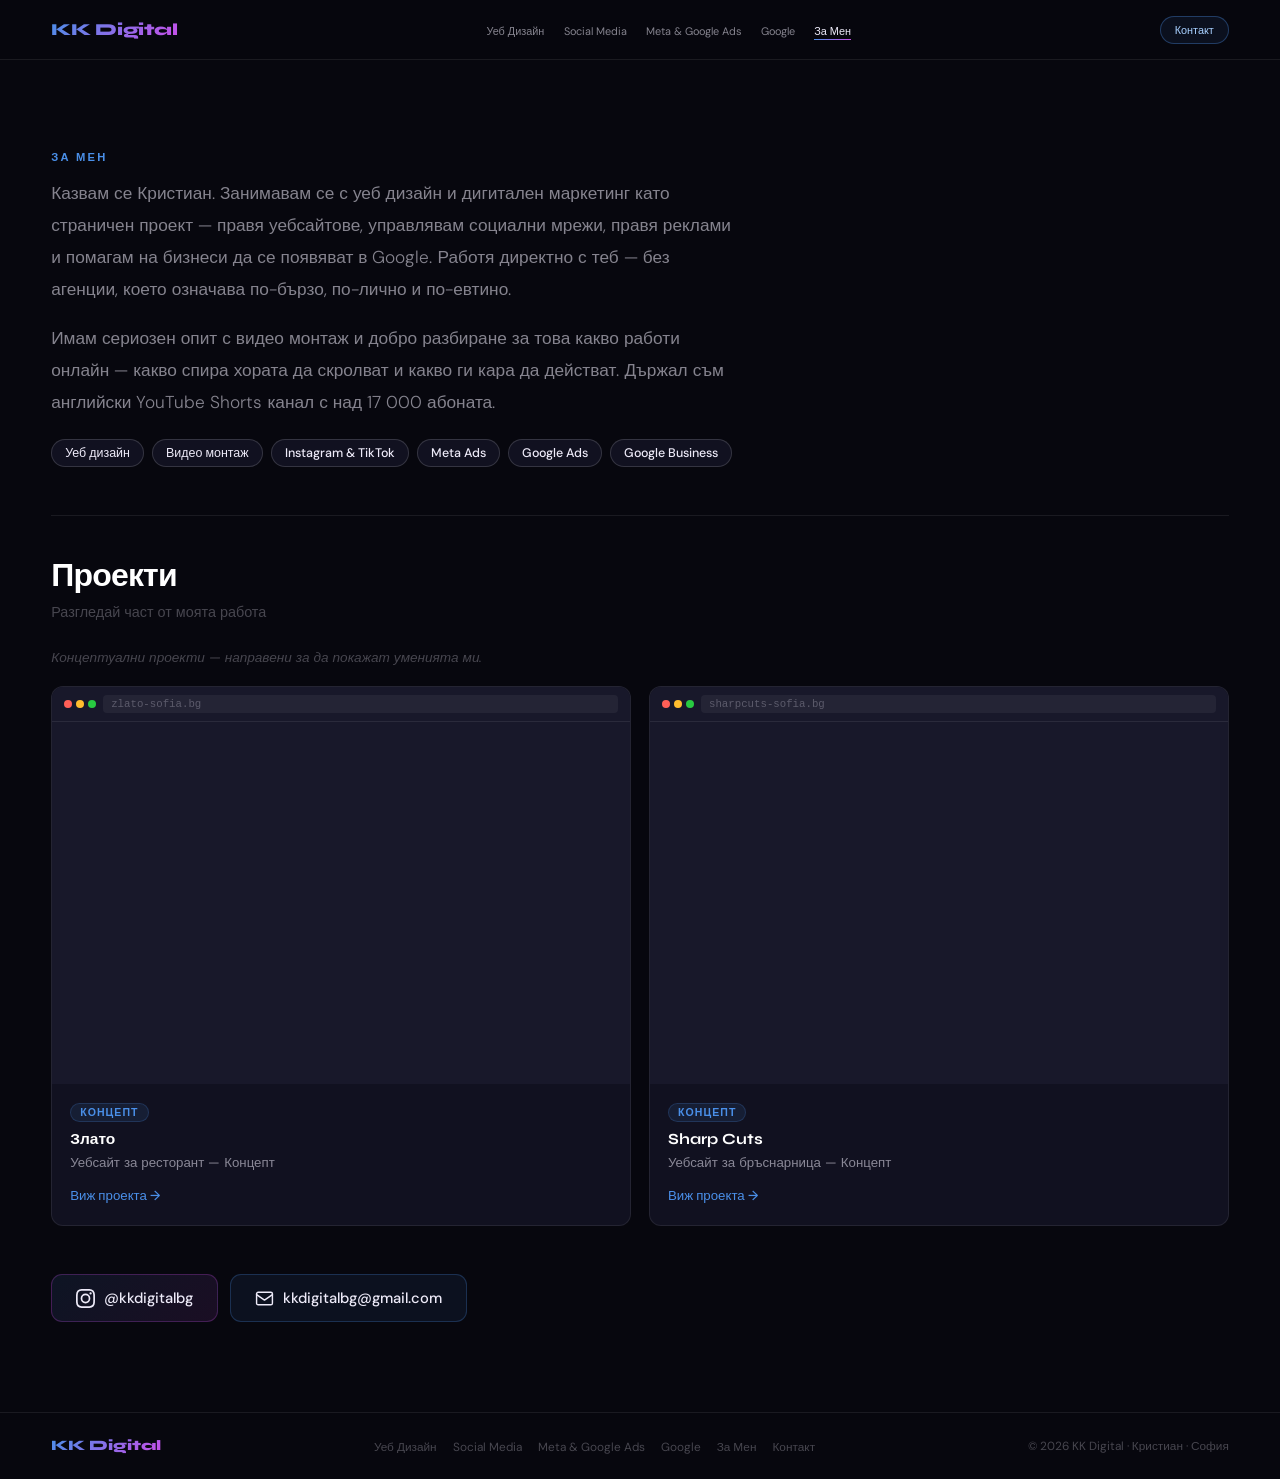
==== about.html @ 5cc59fbc "Add files via upload" ====
<!DOCTYPE html>
<html lang="bg">
<head>
<meta charset="UTF-8"><meta name="viewport" content="width=device-width,initial-scale=1.0">
<title>За Мен — KK Digital</title>
<link rel="icon" type="image/png" href="KKDigital.png">
<link rel="stylesheet" href="style.css">
<style>
.about-text{max-width:680px}
.about-text p{font-size:clamp(.97rem,1.6vw,1.08rem);color:var(--muted);line-height:1.85;font-weight:300;margin-bottom:18px}
.about-text p:last-of-type{margin-bottom:0}
.projects-note{font-size:.85rem;color:var(--muted2);margin-bottom:20px;font-style:italic}
</style>
</head>
<body>
<nav id="navbar"><div class="nav-inner">
  <a href="index.html" class="nav-logo">KK Digital</a>
  <ul class="nav-links">
    <li><a href="webdesign.html">Уеб Дизайн</a></li>
    <li><a href="smm.html">Social Media</a></li>
    <li><a href="ads.html">Meta &amp; Google Ads</a></li>
    <li><a href="google.html">Google</a></li>
    <li><a href="about.html">За Мен</a></li>
  </ul>
  <a href="contact.html" class="nav-contact">Контакт</a>
</div></nav>
<main>
  <section style="padding:calc(var(--nav-h) + clamp(50px,7vw,90px)) clamp(16px,4vw,56px) clamp(50px,7vw,90px)">
    <div class="inner">
      <span class="page-label reveal">За Мен</span>
      <div class="about-text reveal d1">
        <p>Казвам се Кристиан. Занимавам се с уеб дизайн и дигитален маркетинг като страничен проект — правя уебсайтове, управлявам социални мрежи, правя реклами и помагам на бизнеси да се появяват в Google. Работя директно с теб — без агенции, което означава по-бързо, по-лично и по-евтино.</p>
        <p>Имам сериозен опит с видео монтаж и добро разбиране за това какво работи онлайн — какво спира хората да скролват и какво ги кара да действат. Държал съм английски YouTube Shorts канал с над 17 000 абоната.</p>
      </div>
      <div class="pills reveal d2">
        <span class="pill">Уеб дизайн</span>
        <span class="pill">Видео монтаж</span>
        <span class="pill">Instagram &amp; TikTok</span>
        <span class="pill">Meta Ads</span>
        <span class="pill">Google Ads</span>
        <span class="pill">Google Business</span>
      </div>
      <div class="divider" style="margin:48px 0 40px"></div>
      <h2 class="section-title reveal">Проекти</h2>
      <p class="section-sub reveal">Разгледай част от моята работа</p>
      <p class="projects-note reveal">Концептуални проекти — направени за да покажат уменията ми.</p>
      <div class="projects-grid reveal d1">
        <div class="project-card">
          <div class="browser-bar"><div class="browser-dots"><div class="browser-dot bd1"></div><div class="browser-dot bd2"></div><div class="browser-dot bd3"></div></div><div class="browser-url">zlato-sofia.bg</div></div>
          <div class="project-img"></div>
          <div class="project-body">
            <span class="project-tag">Концепт</span>
            <h3>Злато</h3>
            <p>Уебсайт за ресторант — Концепт</p>
            <a href="#" class="project-link">Виж проекта →</a>
          </div>
        </div>
        <div class="project-card">
          <div class="browser-bar"><div class="browser-dots"><div class="browser-dot bd1"></div><div class="browser-dot bd2"></div><div class="browser-dot bd3"></div></div><div class="browser-url">sharpcuts-sofia.bg</div></div>
          <div class="project-img"></div>
          <div class="project-body">
            <span class="project-tag">Концепт</span>
            <h3>Sharp Cuts</h3>
            <p>Уебсайт за бръснарница — Концепт</p>
            <a href="#" class="project-link">Виж проекта →</a>
          </div>
        </div>
      </div>
      <div class="contact-btns" style="margin-top:48px">
        <a href="https://instagram.com/kkdigitalbg" target="_blank" rel="noopener" class="cbtn cbtn-ig"><svg width="19" height="19" viewBox="0 0 24 24" fill="currentColor"><path d="M12 2.163c3.204 0 3.584.012 4.85.07 3.252.148 4.771 1.691 4.919 4.919.058 1.265.069 1.645.069 4.849 0 3.205-.012 3.584-.069 4.849-.149 3.225-1.664 4.771-4.919 4.919-1.266.058-1.644.07-4.85.07-3.204 0-3.584-.012-4.849-.07-3.26-.149-4.771-1.699-4.919-4.92-.058-1.265-.07-1.644-.07-4.849 0-3.204.013-3.583.07-4.849.149-3.227 1.664-4.771 4.919-4.919 1.266-.057 1.645-.069 4.849-.069zM12 0C8.741 0 8.333.014 7.053.072 2.695.272.273 2.69.073 7.052.014 8.333 0 8.741 0 12c0 3.259.014 3.668.072 4.948.2 4.358 2.618 6.78 6.98 6.98C8.333 23.986 8.741 24 12 24c3.259 0 3.668-.014 4.948-.072 4.354-.2 6.782-2.618 6.979-6.98.059-1.28.073-1.689.073-4.948 0-3.259-.014-3.667-.072-4.947-.196-4.354-2.617-6.78-6.979-6.98C15.668.014 15.259 0 12 0zm0 5.838a6.162 6.162 0 100 12.324 6.162 6.162 0 000-12.324zM12 16a4 4 0 110-8 4 4 0 010 8zm6.406-11.845a1.44 1.44 0 100 2.881 1.44 1.44 0 000-2.881z"/></svg> @kkdigitalbg</a>
        <a href="mailto:kkdigitalbg@gmail.com" class="cbtn cbtn-email"><svg width="19" height="19" viewBox="0 0 24 24" fill="none" stroke="currentColor" stroke-width="1.8" stroke-linecap="round" stroke-linejoin="round"><rect x="2" y="4" width="20" height="16" rx="2"/><path d="M2 7l10 7 10-7"/></svg> kkdigitalbg@gmail.com</a>
      </div>
    </div>
  </section>
</main>
<footer><div class="footer-inner">
  <a href="index.html" class="footer-logo">KK Digital</a>
  <ul class="footer-links"><li><a href="webdesign.html">Уеб Дизайн</a></li><li><a href="smm.html">Social Media</a></li><li><a href="ads.html">Meta &amp; Google Ads</a></li><li><a href="google.html">Google</a></li><li><a href="about.html">За Мен</a></li><li><a href="contact.html">Контакт</a></li></ul>
  <p class="footer-copy">© 2026 KK Digital · Кристиан · София</p>
</div></footer>
<script src="main.js"></script>
</body></html>
---- style.css ----
@import url('https://fonts.googleapis.com/css2?family=Syne:wght@700;800&family=DM+Sans:opsz,wght@9..40,300;9..40,400;9..40,500&display=swap');
*,*::before,*::after{box-sizing:border-box;margin:0;padding:0}
:root{
  --bg:#07070E;
  --surface:#111120;
  --surface2:#18182A;
  --border:rgba(255,255,255,0.08);
  --border2:rgba(255,255,255,0.15);
  --text:#EDEAF8;
  --muted:rgba(237,234,248,0.55);
  --muted2:rgba(237,234,248,0.28);
  --blue:#4A8FE8;
  --pink:#C84EE8;
  --grad:linear-gradient(135deg,#4A8FE8,#C84EE8);
  --nav-h:60px;
}
html{scroll-behavior:smooth}
body{font-family:'DM Sans',sans-serif;background:var(--bg);color:var(--text);overflow-x:hidden;-webkit-font-smoothing:antialiased}

/* NAV */
nav{position:fixed;top:0;left:0;right:0;z-index:100;height:var(--nav-h);display:flex;align-items:center;padding:0 clamp(16px,4vw,56px);background:rgba(7,7,14,0.97);border-bottom:1px solid var(--border)}
.nav-inner{width:100%;max-width:1200px;margin:0 auto;display:flex;align-items:center;justify-content:space-between;gap:12px}
.nav-logo{font-family:'Syne',sans-serif;font-weight:800;font-size:1.05rem;letter-spacing:-.02em;text-decoration:none;background:var(--grad);-webkit-background-clip:text;-webkit-text-fill-color:transparent;background-clip:text;white-space:nowrap;flex-shrink:0}
.nav-links{display:flex;align-items:center;gap:clamp(8px,1.5vw,26px);list-style:none}
.nav-links a{text-decoration:none;color:var(--muted);font-size:clamp(.65rem,.85vw,.82rem);white-space:nowrap;transition:color .2s;position:relative}
.nav-links a::after{content:'';position:absolute;bottom:-2px;left:0;width:0;height:1px;background:var(--grad);transition:width .25s}
.nav-links a:hover,.nav-links a.active{color:var(--text)}
.nav-links a:hover::after,.nav-links a.active::after{width:100%}
.nav-contact{text-decoration:none;color:#A8D0FF;font-size:clamp(.65rem,.85vw,.82rem);font-weight:500;padding:6px 14px;border-radius:50px;border:1px solid rgba(74,143,232,.35);background:rgba(74,143,232,.08);transition:all .2s;white-space:nowrap;flex-shrink:0}
.nav-contact:hover{background:rgba(74,143,232,.2);color:#fff}

/* LAYOUT */
main{position:relative;z-index:1}
.inner{max-width:1200px;margin:0 auto;width:100%}
section{padding:clamp(60px,8vw,110px) clamp(16px,4vw,56px)}
.divider{width:100%;height:1px;background:var(--border)}
.page-label{font-size:.7rem;font-weight:600;letter-spacing:.2em;text-transform:uppercase;color:var(--blue);margin-bottom:14px;display:block}
.page-title{font-family:'Syne',sans-serif;font-weight:800;font-size:clamp(2.2rem,5vw,4rem);line-height:1.05;letter-spacing:-.03em;color:#fff;margin-bottom:16px}
.page-sub{font-size:clamp(.95rem,1.6vw,1.1rem);color:var(--muted);line-height:1.75;max-width:600px;font-weight:300;margin-bottom:40px}
.section-title{font-family:'Syne',sans-serif;font-weight:800;font-size:clamp(1.4rem,2.5vw,2rem);letter-spacing:-.025em;color:#fff;margin-bottom:8px}
.section-sub{font-size:.9rem;color:var(--muted2);margin-bottom:28px;font-weight:300}

/* CARDS */
.cards{display:grid;grid-template-columns:repeat(auto-fit,minmax(220px,1fr));gap:14px}
.card{background:var(--surface);border:1px solid var(--border);border-radius:12px;padding:22px;display:flex;flex-direction:column;gap:8px;transition:border-color .2s,transform .2s}
.card:hover{border-color:var(--border2);transform:translateY(-2px)}
.card-icon{font-size:1.3rem}
.card h3{font-family:'Syne',sans-serif;font-weight:700;font-size:.95rem;color:#fff}
.card p{font-size:.84rem;color:var(--muted);line-height:1.55;font-weight:300;flex:1}
.card-link{font-size:.8rem;color:var(--blue);font-weight:500;text-decoration:none;display:inline-flex;align-items:center;gap:4px;margin-top:6px;transition:gap .2s}
.card-link:hover{gap:8px}

/* HOME SERVICE CARDS */
.service-cards{display:grid;grid-template-columns:repeat(2,1fr);gap:14px;margin-top:32px}
.service-card{background:var(--surface);border:1px solid var(--border);border-radius:12px;padding:20px;text-decoration:none;color:var(--text);display:flex;flex-direction:column;gap:8px;transition:border-color .2s,transform .2s}
.service-card:hover{border-color:var(--border2);transform:translateY(-2px)}
.service-card-icon{font-size:1.3rem}
.service-card h3{font-family:'Syne',sans-serif;font-weight:700;font-size:.95rem;color:#fff}
.service-card p{font-size:.82rem;color:var(--muted);line-height:1.5;font-weight:300}
.service-card-btn{font-size:.78rem;color:var(--blue);font-weight:500;margin-top:4px}

/* BUTTONS */
.btn{display:inline-flex;align-items:center;gap:7px;text-decoration:none;font-family:'DM Sans',sans-serif;font-weight:500;font-size:.9rem;border-radius:10px;padding:11px 22px;transition:all .2s;border:none;cursor:pointer}
.btn-primary{background:var(--grad);color:#fff}
.btn-primary:hover{transform:translateY(-1px);opacity:.9}
.btn-outline{background:transparent;color:var(--text);border:1px solid var(--border2)}
.btn-outline:hover{border-color:rgba(255,255,255,.3);background:rgba(255,255,255,.04)}
.btn-ghost{background:transparent;color:var(--blue);border:1px solid rgba(74,143,232,.3);font-size:.85rem;padding:9px 18px}
.btn-ghost:hover{background:rgba(74,143,232,.08)}
.btns{display:flex;gap:10px;flex-wrap:wrap;align-items:center}

/* CONTACT BUTTONS */
.contact-btns{display:flex;gap:12px;flex-wrap:wrap}
.cbtn{display:inline-flex;align-items:center;gap:9px;text-decoration:none;font-weight:500;font-size:.92rem;padding:13px 24px;border-radius:11px;transition:all .2s;color:var(--text)}
.cbtn-ig{background:linear-gradient(135deg,rgba(74,143,232,.1),rgba(200,78,232,.1));border:1px solid rgba(200,78,232,.25)}
.cbtn-ig:hover{background:linear-gradient(135deg,rgba(74,143,232,.18),rgba(200,78,232,.18));transform:translateY(-1px)}
.cbtn-email{background:rgba(74,143,232,.08);border:1px solid rgba(74,143,232,.25)}
.cbtn-email:hover{background:rgba(74,143,232,.16);transform:translateY(-1px)}

/* GRAD TEXT */
.grad-text{background:var(--grad);-webkit-background-clip:text;-webkit-text-fill-color:transparent;background-clip:text}

/* WORK LINK */
.work-link{display:inline-flex;align-items:center;gap:6px;text-decoration:none;color:var(--muted);font-size:.88rem;transition:color .2s;margin-top:20px}
.work-link:hover{color:var(--text)}

/* CTA BLOCK */
.cta-block{text-align:center;padding:clamp(60px,8vw,110px) clamp(16px,4vw,56px)}
.cta-block h2{font-family:'Syne',sans-serif;font-weight:800;font-size:clamp(1.8rem,3.5vw,3rem);letter-spacing:-.03em;color:#fff;margin-bottom:12px;line-height:1.08}
.cta-block p{font-size:.98rem;color:var(--muted);margin-bottom:28px;line-height:1.7;font-weight:300}

/* PROJECT CARDS */
.projects-grid{display:grid;grid-template-columns:repeat(auto-fit,minmax(280px,1fr));gap:18px}
.project-card{background:var(--surface);border:1px solid var(--border);border-radius:12px;overflow:hidden;transition:border-color .2s,transform .2s}
.project-card:hover{border-color:var(--border2);transform:translateY(-2px)}
.browser-bar{background:var(--surface2);border-bottom:1px solid var(--border);padding:8px 12px;display:flex;align-items:center;gap:7px}
.browser-dots{display:flex;gap:4px}
.browser-dot{width:8px;height:8px;border-radius:50%}
.bd1{background:#FF5F57}.bd2{background:#FFBD2E}.bd3{background:#28CA41}
.browser-url{flex:1;background:rgba(255,255,255,.05);border-radius:4px;padding:3px 8px;font-size:.67rem;color:var(--muted2);font-family:monospace}
.project-img{width:100%;aspect-ratio:16/10;background:var(--surface2);display:flex;align-items:center;justify-content:center}
.project-img img{width:100%;height:100%;object-fit:cover;display:block}
.project-body{padding:16px 18px 20px}
.project-tag{display:inline-block;font-size:.66rem;font-weight:600;letter-spacing:.1em;text-transform:uppercase;color:var(--blue);background:rgba(74,143,232,.1);border:1px solid rgba(74,143,232,.2);border-radius:50px;padding:2px 9px;margin-bottom:8px}
.project-body h3{font-family:'Syne',sans-serif;font-weight:700;font-size:.97rem;color:#fff;margin-bottom:5px}
.project-body p{font-size:.83rem;color:var(--muted);line-height:1.5;margin-bottom:12px}
.project-link{display:inline-flex;align-items:center;gap:5px;text-decoration:none;color:var(--blue);font-size:.83rem;font-weight:500;transition:gap .2s}
.project-link:hover{gap:9px}

/* SKILL PILLS */
.pills{display:flex;flex-wrap:wrap;gap:8px;margin:20px 0}
.pill{font-size:.78rem;font-weight:500;color:var(--text);background:var(--surface);border:1px solid var(--border2);border-radius:50px;padding:5px 13px}

/* REVEAL */
.reveal{opacity:0;transform:translateY(18px);transition:opacity .6s cubic-bezier(.16,1,.3,1),transform .6s cubic-bezier(.16,1,.3,1)}
.reveal.visible{opacity:1;transform:none}
.d1{transition-delay:.07s}.d2{transition-delay:.14s}.d3{transition-delay:.21s}.d4{transition-delay:.28s}

/* FOOTER */
footer{border-top:1px solid var(--border);padding:22px clamp(16px,4vw,56px)}
.footer-inner{max-width:1200px;margin:0 auto;display:flex;align-items:center;justify-content:space-between;flex-wrap:wrap;gap:12px}
.footer-logo{font-family:'Syne',sans-serif;font-weight:800;font-size:.9rem;background:var(--grad);-webkit-background-clip:text;-webkit-text-fill-color:transparent;background-clip:text;text-decoration:none}
.footer-copy{font-size:.74rem;color:var(--muted2)}
.footer-links{display:flex;gap:16px;list-style:none}
.footer-links a{text-decoration:none;color:var(--muted2);font-size:.74rem;transition:color .2s}
.footer-links a:hover{color:var(--text)}

/* INSTAGRAM SVG SHORTHAND */
.ig-svg{fill:currentColor}

/* MOBILE */
@media(max-width:640px){
  .service-cards{grid-template-columns:repeat(2,1fr)}
  .contact-btns{flex-direction:column}
  .cbtn{justify-content:center}
  .footer-links{display:none}
  .cards{grid-template-columns:repeat(2,1fr)}
}
@media(max-width:380px){
  .service-cards{grid-template-columns:1fr}
  .cards{grid-template-columns:1fr}
}
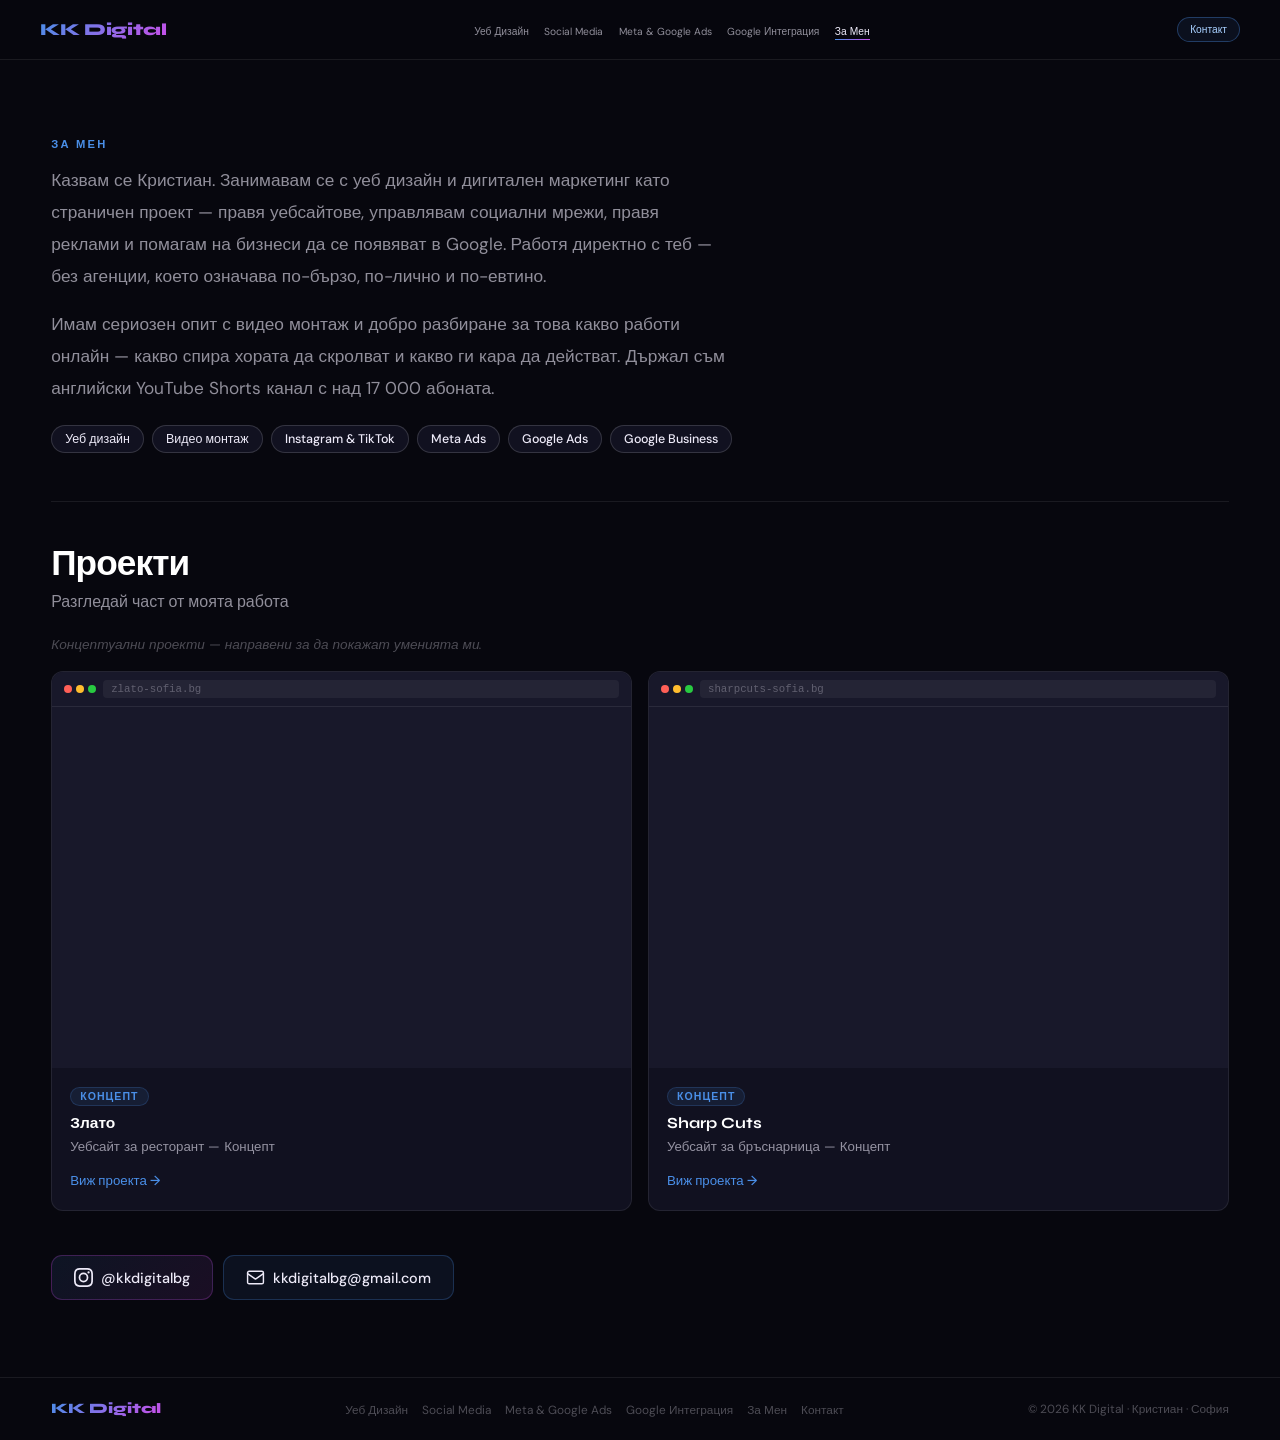
==== commit 5d37cfa3: "Add files via upload" ====
--- a/about.html
+++ b/about.html
@@ -7,25 +7,24 @@
 <link rel="stylesheet" href="style.css">
 <style>
 .about-text{max-width:680px}
-.about-text p{font-size:clamp(.97rem,1.6vw,1.08rem);color:var(--muted);line-height:1.85;font-weight:300;margin-bottom:18px}
-.about-text p:last-of-type{margin-bottom:0}
-.projects-note{font-size:.85rem;color:var(--muted2);margin-bottom:20px;font-style:italic}
+.about-text p{font-size:clamp(.97rem,1.6vw,1.08rem);color:var(--muted);line-height:1.85;font-weight:400;margin-bottom:16px}
+.projects-note{font-size:.85rem;color:var(--muted2);margin-bottom:18px;font-style:italic}
 </style>
 </head>
 <body>
 <nav id="navbar"><div class="nav-inner">
   <a href="index.html" class="nav-logo">KK Digital</a>
   <ul class="nav-links">
-    <li><a href="webdesign.html">Уеб Дизайн</a></li>
-    <li><a href="smm.html">Social Media</a></li>
-    <li><a href="ads.html">Meta &amp; Google Ads</a></li>
-    <li><a href="google.html">Google</a></li>
-    <li><a href="about.html">За Мен</a></li>
+    <li><a href="webdesign.html"><span class="full">Уеб Дизайн</span><span class="short">Уеб</span></a></li>
+    <li><a href="smm.html"><span class="full">Social Media</span><span class="short">Social</span></a></li>
+    <li><a href="ads.html"><span class="full">Meta &amp; Google Ads</span><span class="short">Ads</span></a></li>
+    <li><a href="google.html"><span class="full">Google Интеграция</span><span class="short">Google</span></a></li>
+    <li><a href="about.html"><span class="full">За Мен</span><span class="short">За Мен</span></a></li>
   </ul>
   <a href="contact.html" class="nav-contact">Контакт</a>
 </div></nav>
 <main>
-  <section style="padding:calc(var(--nav-h) + clamp(50px,7vw,90px)) clamp(16px,4vw,56px) clamp(50px,7vw,90px)">
+  <section style="padding:calc(var(--nav-h) + clamp(48px,6vw,86px)) clamp(16px,4vw,56px) clamp(48px,6vw,86px)">
     <div class="inner">
       <span class="page-label reveal">За Мен</span>
       <div class="about-text reveal d1">
@@ -40,42 +39,36 @@
         <span class="pill">Google Ads</span>
         <span class="pill">Google Business</span>
       </div>
+
       <div class="divider" style="margin:48px 0 40px"></div>
+
       <h2 class="section-title reveal">Проекти</h2>
-      <p class="section-sub reveal">Разгледай част от моята работа</p>
-      <p class="projects-note reveal">Концептуални проекти — направени за да покажат уменията ми.</p>
-      <div class="projects-grid reveal d1">
+      <p class="section-sub reveal d1">Разгледай част от моята работа</p>
+      <p class="projects-note reveal d1">Концептуални проекти — направени за да покажат уменията ми.</p>
+      <div class="projects-grid reveal d2">
         <div class="project-card">
           <div class="browser-bar"><div class="browser-dots"><div class="browser-dot bd1"></div><div class="browser-dot bd2"></div><div class="browser-dot bd3"></div></div><div class="browser-url">zlato-sofia.bg</div></div>
           <div class="project-img"></div>
-          <div class="project-body">
-            <span class="project-tag">Концепт</span>
-            <h3>Злато</h3>
-            <p>Уебсайт за ресторант — Концепт</p>
-            <a href="#" class="project-link">Виж проекта →</a>
-          </div>
+          <div class="project-body"><span class="project-tag">Концепт</span><h3>Злато</h3><p>Уебсайт за ресторант — Концепт</p><a href="#" class="project-link">Виж проекта →</a></div>
         </div>
         <div class="project-card">
           <div class="browser-bar"><div class="browser-dots"><div class="browser-dot bd1"></div><div class="browser-dot bd2"></div><div class="browser-dot bd3"></div></div><div class="browser-url">sharpcuts-sofia.bg</div></div>
           <div class="project-img"></div>
-          <div class="project-body">
-            <span class="project-tag">Концепт</span>
-            <h3>Sharp Cuts</h3>
-            <p>Уебсайт за бръснарница — Концепт</p>
-            <a href="#" class="project-link">Виж проекта →</a>
-          </div>
+          <div class="project-body"><span class="project-tag">Концепт</span><h3>Sharp Cuts</h3><p>Уебсайт за бръснарница — Концепт</p><a href="#" class="project-link">Виж проекта →</a></div>
         </div>
       </div>
-      <div class="contact-btns" style="margin-top:48px">
-        <a href="https://instagram.com/kkdigitalbg" target="_blank" rel="noopener" class="cbtn cbtn-ig"><svg width="19" height="19" viewBox="0 0 24 24" fill="currentColor"><path d="M12 2.163c3.204 0 3.584.012 4.85.07 3.252.148 4.771 1.691 4.919 4.919.058 1.265.069 1.645.069 4.849 0 3.205-.012 3.584-.069 4.849-.149 3.225-1.664 4.771-4.919 4.919-1.266.058-1.644.07-4.85.07-3.204 0-3.584-.012-4.849-.07-3.26-.149-4.771-1.699-4.919-4.92-.058-1.265-.07-1.644-.07-4.849 0-3.204.013-3.583.07-4.849.149-3.227 1.664-4.771 4.919-4.919 1.266-.057 1.645-.069 4.849-.069zM12 0C8.741 0 8.333.014 7.053.072 2.695.272.273 2.69.073 7.052.014 8.333 0 8.741 0 12c0 3.259.014 3.668.072 4.948.2 4.358 2.618 6.78 6.98 6.98C8.333 23.986 8.741 24 12 24c3.259 0 3.668-.014 4.948-.072 4.354-.2 6.782-2.618 6.979-6.98.059-1.28.073-1.689.073-4.948 0-3.259-.014-3.667-.072-4.947-.196-4.354-2.617-6.78-6.979-6.98C15.668.014 15.259 0 12 0zm0 5.838a6.162 6.162 0 100 12.324 6.162 6.162 0 000-12.324zM12 16a4 4 0 110-8 4 4 0 010 8zm6.406-11.845a1.44 1.44 0 100 2.881 1.44 1.44 0 000-2.881z"/></svg> @kkdigitalbg</a>
-        <a href="mailto:kkdigitalbg@gmail.com" class="cbtn cbtn-email"><svg width="19" height="19" viewBox="0 0 24 24" fill="none" stroke="currentColor" stroke-width="1.8" stroke-linecap="round" stroke-linejoin="round"><rect x="2" y="4" width="20" height="16" rx="2"/><path d="M2 7l10 7 10-7"/></svg> kkdigitalbg@gmail.com</a>
+      <div style="margin-top:44px" class="reveal d3">
+        <div class="contact-btns">
+          <a href="https://instagram.com/kkdigitalbg" target="_blank" rel="noopener" class="cbtn cbtn-ig"><svg width="19" height="19" viewBox="0 0 24 24" fill="currentColor"><path d="M12 2.163c3.204 0 3.584.012 4.85.07 3.252.148 4.771 1.691 4.919 4.919.058 1.265.069 1.645.069 4.849 0 3.205-.012 3.584-.069 4.849-.149 3.225-1.664 4.771-4.919 4.919-1.266.058-1.644.07-4.85.07-3.204 0-3.584-.012-4.849-.07-3.26-.149-4.771-1.699-4.919-4.92-.058-1.265-.07-1.644-.07-4.849 0-3.204.013-3.583.07-4.849.149-3.227 1.664-4.771 4.919-4.919 1.266-.057 1.645-.069 4.849-.069zM12 0C8.741 0 8.333.014 7.053.072 2.695.272.273 2.69.073 7.052.014 8.333 0 8.741 0 12c0 3.259.014 3.668.072 4.948.2 4.358 2.618 6.78 6.98 6.98C8.333 23.986 8.741 24 12 24c3.259 0 3.668-.014 4.948-.072 4.354-.2 6.782-2.618 6.979-6.98.059-1.28.073-1.689.073-4.948 0-3.259-.014-3.667-.072-4.947-.196-4.354-2.617-6.78-6.979-6.98C15.668.014 15.259 0 12 0zm0 5.838a6.162 6.162 0 100 12.324 6.162 6.162 0 000-12.324zM12 16a4 4 0 110-8 4 4 0 010 8zm6.406-11.845a1.44 1.44 0 100 2.881 1.44 1.44 0 000-2.881z"/></svg> @kkdigitalbg</a>
+          <a href="mailto:kkdigitalbg@gmail.com" class="cbtn cbtn-email"><svg width="19" height="19" viewBox="0 0 24 24" fill="none" stroke="currentColor" stroke-width="1.8" stroke-linecap="round" stroke-linejoin="round"><rect x="2" y="4" width="20" height="16" rx="2"/><path d="M2 7l10 7 10-7"/></svg> kkdigitalbg@gmail.com</a>
+        </div>
       </div>
     </div>
   </section>
 </main>
 <footer><div class="footer-inner">
   <a href="index.html" class="footer-logo">KK Digital</a>
-  <ul class="footer-links"><li><a href="webdesign.html">Уеб Дизайн</a></li><li><a href="smm.html">Social Media</a></li><li><a href="ads.html">Meta &amp; Google Ads</a></li><li><a href="google.html">Google</a></li><li><a href="about.html">За Мен</a></li><li><a href="contact.html">Контакт</a></li></ul>
+  <ul class="footer-links"><li><a href="webdesign.html">Уеб Дизайн</a></li><li><a href="smm.html">Social Media</a></li><li><a href="ads.html">Meta &amp; Google Ads</a></li><li><a href="google.html">Google Интеграция</a></li><li><a href="about.html">За Мен</a></li><li><a href="contact.html">Контакт</a></li></ul>
   <p class="footer-copy">© 2026 KK Digital · Кристиан · София</p>
 </div></footer>
 <script src="main.js"></script>
--- a/style.css
+++ b/style.css
@@ -7,8 +7,8 @@
   --border:rgba(255,255,255,0.08);
   --border2:rgba(255,255,255,0.15);
   --text:#EDEAF8;
-  --muted:rgba(237,234,248,0.55);
-  --muted2:rgba(237,234,248,0.28);
+  --muted:rgba(237,234,248,0.6);
+  --muted2:rgba(237,234,248,0.3);
   --blue:#4A8FE8;
   --pink:#C84EE8;
   --grad:linear-gradient(135deg,#4A8FE8,#C84EE8);
@@ -17,52 +17,127 @@
 html{scroll-behavior:smooth}
 body{font-family:'DM Sans',sans-serif;background:var(--bg);color:var(--text);overflow-x:hidden;-webkit-font-smoothing:antialiased}
 
-/* NAV */
-nav{position:fixed;top:0;left:0;right:0;z-index:100;height:var(--nav-h);display:flex;align-items:center;padding:0 clamp(16px,4vw,56px);background:rgba(7,7,14,0.97);border-bottom:1px solid var(--border)}
-.nav-inner{width:100%;max-width:1200px;margin:0 auto;display:flex;align-items:center;justify-content:space-between;gap:12px}
-.nav-logo{font-family:'Syne',sans-serif;font-weight:800;font-size:1.05rem;letter-spacing:-.02em;text-decoration:none;background:var(--grad);-webkit-background-clip:text;-webkit-text-fill-color:transparent;background-clip:text;white-space:nowrap;flex-shrink:0}
-.nav-links{display:flex;align-items:center;gap:clamp(8px,1.5vw,26px);list-style:none}
-.nav-links a{text-decoration:none;color:var(--muted);font-size:clamp(.65rem,.85vw,.82rem);white-space:nowrap;transition:color .2s;position:relative}
+/* NAV - always visible, never wraps, never hides */
+nav{
+  position:fixed;top:0;left:0;right:0;z-index:100;
+  height:var(--nav-h);
+  background:rgba(7,7,14,0.97);
+  border-bottom:1px solid var(--border);
+  display:flex;align-items:center;
+  padding:0 clamp(12px,3vw,48px);
+}
+.nav-inner{
+  width:100%;max-width:1200px;margin:0 auto;
+  display:flex;align-items:center;justify-content:space-between;
+  gap:8px;min-width:0;
+}
+.nav-logo{
+  font-family:'Syne',sans-serif;font-weight:800;
+  font-size:clamp(.85rem,2.2vw,1.05rem);
+  letter-spacing:-.02em;text-decoration:none;
+  background:var(--grad);-webkit-background-clip:text;
+  -webkit-text-fill-color:transparent;background-clip:text;
+  white-space:nowrap;flex-shrink:0;
+}
+.nav-links{
+  display:flex;align-items:center;
+  gap:clamp(6px,1.2vw,22px);
+  list-style:none;flex-shrink:1;min-width:0;
+}
+.nav-links a{
+  text-decoration:none;color:var(--muted);
+  font-size:clamp(.58rem,.8vw,.8rem);
+  white-space:nowrap;transition:color .2s;position:relative;
+}
+.nav-links a .full{display:inline}
+.nav-links a .short{display:none}
 .nav-links a::after{content:'';position:absolute;bottom:-2px;left:0;width:0;height:1px;background:var(--grad);transition:width .25s}
 .nav-links a:hover,.nav-links a.active{color:var(--text)}
 .nav-links a:hover::after,.nav-links a.active::after{width:100%}
-.nav-contact{text-decoration:none;color:#A8D0FF;font-size:clamp(.65rem,.85vw,.82rem);font-weight:500;padding:6px 14px;border-radius:50px;border:1px solid rgba(74,143,232,.35);background:rgba(74,143,232,.08);transition:all .2s;white-space:nowrap;flex-shrink:0}
+.nav-contact{
+  text-decoration:none;color:#A8D0FF;
+  font-size:clamp(.58rem,.8vw,.8rem);font-weight:500;
+  padding:5px 12px;border-radius:50px;
+  border:1px solid rgba(74,143,232,.35);
+  background:rgba(74,143,232,.08);
+  transition:all .2s;white-space:nowrap;flex-shrink:0;
+}
 .nav-contact:hover{background:rgba(74,143,232,.2);color:#fff}
+
+/* mobile nav: show short labels */
+@media(max-width:600px){
+  .nav-links a .full{display:none}
+  .nav-links a .short{display:inline}
+  .nav-links{gap:clamp(5px,1.8vw,14px)}
+  .nav-links a{font-size:clamp(.6rem,2.2vw,.75rem)}
+  .nav-contact{font-size:clamp(.6rem,2.2vw,.75rem);padding:4px 10px}
+  .nav-logo{font-size:clamp(.8rem,3vw,.95rem)}
+}
 
 /* LAYOUT */
 main{position:relative;z-index:1}
 .inner{max-width:1200px;margin:0 auto;width:100%}
-section{padding:clamp(60px,8vw,110px) clamp(16px,4vw,56px)}
+section{padding:clamp(56px,7vw,100px) clamp(16px,4vw,56px)}
 .divider{width:100%;height:1px;background:var(--border)}
+
 .page-label{font-size:.7rem;font-weight:600;letter-spacing:.2em;text-transform:uppercase;color:var(--blue);margin-bottom:14px;display:block}
 .page-title{font-family:'Syne',sans-serif;font-weight:800;font-size:clamp(2.2rem,5vw,4rem);line-height:1.05;letter-spacing:-.03em;color:#fff;margin-bottom:16px}
-.page-sub{font-size:clamp(.95rem,1.6vw,1.1rem);color:var(--muted);line-height:1.75;max-width:600px;font-weight:300;margin-bottom:40px}
-.section-title{font-family:'Syne',sans-serif;font-weight:800;font-size:clamp(1.4rem,2.5vw,2rem);letter-spacing:-.025em;color:#fff;margin-bottom:8px}
-.section-sub{font-size:.9rem;color:var(--muted2);margin-bottom:28px;font-weight:300}
+.page-sub{font-size:clamp(1rem,1.8vw,1.15rem);color:var(--muted);line-height:1.75;max-width:600px;font-weight:400;margin-bottom:36px}
 
-/* CARDS */
-.cards{display:grid;grid-template-columns:repeat(auto-fit,minmax(220px,1fr));gap:14px}
-.card{background:var(--surface);border:1px solid var(--border);border-radius:12px;padding:22px;display:flex;flex-direction:column;gap:8px;transition:border-color .2s,transform .2s}
+.section-title{font-family:'Syne',sans-serif;font-weight:800;font-size:clamp(1.5rem,2.8vw,2.2rem);letter-spacing:-.025em;color:#fff;margin-bottom:6px}
+.section-sub{font-size:clamp(.92rem,1.4vw,1rem);color:var(--muted);margin-bottom:24px;font-weight:400}
+
+/* SERVICE CARDS - horizontal scroll on mobile, grid on desktop */
+.service-cards{
+  display:flex;
+  gap:12px;
+  margin-top:28px;
+  overflow-x:auto;
+  -webkit-overflow-scrolling:touch;
+  scrollbar-width:none;
+  padding-bottom:4px;
+}
+.service-cards::-webkit-scrollbar{display:none}
+.service-card{
+  background:var(--surface);border:1px solid var(--border);border-radius:12px;
+  padding:18px 16px;
+  text-decoration:none;color:var(--text);
+  display:flex;flex-direction:column;gap:7px;
+  transition:border-color .2s,transform .2s;
+  flex:0 0 calc(50% - 6px); /* 2 per row on mobile */
+  min-width:0;
+}
+@media(min-width:640px){
+  .service-cards{display:grid;grid-template-columns:repeat(4,1fr);overflow-x:visible}
+  .service-card{flex:unset}
+}
+.service-card:hover{border-color:var(--border2);transform:translateY(-2px)}
+.service-card-icon{font-size:1.2rem}
+.service-card h3{font-family:'Syne',sans-serif;font-weight:700;font-size:.88rem;color:#fff;line-height:1.3}
+.service-card p{font-size:.8rem;color:var(--muted);line-height:1.5;font-weight:300}
+.service-card-btn{font-size:.76rem;color:var(--blue);font-weight:500;margin-top:4px}
+
+/* FEATURE CARDS */
+.cards{display:grid;grid-template-columns:repeat(auto-fit,minmax(200px,1fr));gap:12px}
+.card{background:var(--surface);border:1px solid var(--border);border-radius:12px;padding:20px;display:flex;flex-direction:column;gap:7px;transition:border-color .2s,transform .2s}
 .card:hover{border-color:var(--border2);transform:translateY(-2px)}
-.card-icon{font-size:1.3rem}
-.card h3{font-family:'Syne',sans-serif;font-weight:700;font-size:.95rem;color:#fff}
-.card p{font-size:.84rem;color:var(--muted);line-height:1.55;font-weight:300;flex:1}
-.card-link{font-size:.8rem;color:var(--blue);font-weight:500;text-decoration:none;display:inline-flex;align-items:center;gap:4px;margin-top:6px;transition:gap .2s}
-.card-link:hover{gap:8px}
+.card-icon{font-size:1.2rem}
+.card h3{font-family:'Syne',sans-serif;font-weight:700;font-size:.92rem;color:#fff}
+.card p{font-size:.83rem;color:var(--muted);line-height:1.55;font-weight:300;flex:1}
 
-/* HOME SERVICE CARDS */
-.service-cards{display:grid;grid-template-columns:repeat(2,1fr);gap:14px;margin-top:32px}
-.service-card{background:var(--surface);border:1px solid var(--border);border-radius:12px;padding:20px;text-decoration:none;color:var(--text);display:flex;flex-direction:column;gap:8px;transition:border-color .2s,transform .2s}
-.service-card:hover{border-color:var(--border2);transform:translateY(-2px)}
-.service-card-icon{font-size:1.3rem}
-.service-card h3{font-family:'Syne',sans-serif;font-weight:700;font-size:.95rem;color:#fff}
-.service-card p{font-size:.82rem;color:var(--muted);line-height:1.5;font-weight:300}
-.service-card-btn{font-size:.78rem;color:var(--blue);font-weight:500;margin-top:4px}
+/* PLATFORM CARDS - 4 col always */
+.platform-grid{display:grid;grid-template-columns:repeat(4,1fr);gap:12px}
+.platform-card{background:var(--surface);border:1px solid var(--border);border-radius:12px;padding:18px 12px;display:flex;flex-direction:column;align-items:flex-start;gap:8px;transition:border-color .2s,transform .2s}
+.platform-card:hover{border-color:var(--border2);transform:translateY(-2px)}
+.platform-card-icon{font-size:1.3rem}
+.platform-card h3{font-family:'Syne',sans-serif;font-weight:700;font-size:.9rem;color:#fff}
+.platform-card p{font-size:.8rem;color:var(--muted);line-height:1.5;font-weight:300}
+@media(max-width:500px){.platform-grid{grid-template-columns:repeat(2,1fr)}}
 
 /* BUTTONS */
 .btn{display:inline-flex;align-items:center;gap:7px;text-decoration:none;font-family:'DM Sans',sans-serif;font-weight:500;font-size:.9rem;border-radius:10px;padding:11px 22px;transition:all .2s;border:none;cursor:pointer}
 .btn-primary{background:var(--grad);color:#fff}
-.btn-primary:hover{transform:translateY(-1px);opacity:.9}
+.btn-primary:hover{opacity:.9;transform:translateY(-1px)}
 .btn-outline{background:transparent;color:var(--text);border:1px solid var(--border2)}
 .btn-outline:hover{border-color:rgba(255,255,255,.3);background:rgba(255,255,255,.04)}
 .btn-ghost{background:transparent;color:var(--blue);border:1px solid rgba(74,143,232,.3);font-size:.85rem;padding:9px 18px}
@@ -70,27 +145,25 @@
 .btns{display:flex;gap:10px;flex-wrap:wrap;align-items:center}
 
 /* CONTACT BUTTONS */
-.contact-btns{display:flex;gap:12px;flex-wrap:wrap}
-.cbtn{display:inline-flex;align-items:center;gap:9px;text-decoration:none;font-weight:500;font-size:.92rem;padding:13px 24px;border-radius:11px;transition:all .2s;color:var(--text)}
+.contact-btns{display:flex;gap:10px;flex-wrap:wrap}
+.cbtn{display:inline-flex;align-items:center;gap:8px;text-decoration:none;font-weight:500;font-size:.9rem;padding:12px 22px;border-radius:11px;transition:all .2s;color:var(--text)}
 .cbtn-ig{background:linear-gradient(135deg,rgba(74,143,232,.1),rgba(200,78,232,.1));border:1px solid rgba(200,78,232,.25)}
 .cbtn-ig:hover{background:linear-gradient(135deg,rgba(74,143,232,.18),rgba(200,78,232,.18));transform:translateY(-1px)}
 .cbtn-email{background:rgba(74,143,232,.08);border:1px solid rgba(74,143,232,.25)}
-.cbtn-email:hover{background:rgba(74,143,232,.16);transform:translateY(-1px)}
+.cbtn-email:hover{background:rgba(74,143,232,.15);transform:translateY(-1px)}
+@media(max-width:480px){.contact-btns{flex-direction:column}.cbtn{justify-content:center}}
 
-/* GRAD TEXT */
 .grad-text{background:var(--grad);-webkit-background-clip:text;-webkit-text-fill-color:transparent;background-clip:text}
-
-/* WORK LINK */
-.work-link{display:inline-flex;align-items:center;gap:6px;text-decoration:none;color:var(--muted);font-size:.88rem;transition:color .2s;margin-top:20px}
+.work-link{display:inline-flex;align-items:center;gap:6px;text-decoration:none;color:var(--muted);font-size:.9rem;transition:color .2s;margin-top:18px}
 .work-link:hover{color:var(--text)}
 
-/* CTA BLOCK */
-.cta-block{text-align:center;padding:clamp(60px,8vw,110px) clamp(16px,4vw,56px)}
+/* CTA */
+.cta-block{text-align:center;padding:clamp(56px,7vw,100px) clamp(16px,4vw,56px)}
 .cta-block h2{font-family:'Syne',sans-serif;font-weight:800;font-size:clamp(1.8rem,3.5vw,3rem);letter-spacing:-.03em;color:#fff;margin-bottom:12px;line-height:1.08}
-.cta-block p{font-size:.98rem;color:var(--muted);margin-bottom:28px;line-height:1.7;font-weight:300}
+.cta-block p{font-size:clamp(.95rem,1.5vw,1.05rem);color:var(--muted);margin-bottom:26px;line-height:1.7;font-weight:400}
 
 /* PROJECT CARDS */
-.projects-grid{display:grid;grid-template-columns:repeat(auto-fit,minmax(280px,1fr));gap:18px}
+.projects-grid{display:grid;grid-template-columns:repeat(auto-fit,minmax(270px,1fr));gap:16px}
 .project-card{background:var(--surface);border:1px solid var(--border);border-radius:12px;overflow:hidden;transition:border-color .2s,transform .2s}
 .project-card:hover{border-color:var(--border2);transform:translateY(-2px)}
 .browser-bar{background:var(--surface2);border-bottom:1px solid var(--border);padding:8px 12px;display:flex;align-items:center;gap:7px}
@@ -98,8 +171,7 @@
 .browser-dot{width:8px;height:8px;border-radius:50%}
 .bd1{background:#FF5F57}.bd2{background:#FFBD2E}.bd3{background:#28CA41}
 .browser-url{flex:1;background:rgba(255,255,255,.05);border-radius:4px;padding:3px 8px;font-size:.67rem;color:var(--muted2);font-family:monospace}
-.project-img{width:100%;aspect-ratio:16/10;background:var(--surface2);display:flex;align-items:center;justify-content:center}
-.project-img img{width:100%;height:100%;object-fit:cover;display:block}
+.project-img{width:100%;aspect-ratio:16/10;background:var(--surface2)}
 .project-body{padding:16px 18px 20px}
 .project-tag{display:inline-block;font-size:.66rem;font-weight:600;letter-spacing:.1em;text-transform:uppercase;color:var(--blue);background:rgba(74,143,232,.1);border:1px solid rgba(74,143,232,.2);border-radius:50px;padding:2px 9px;margin-bottom:8px}
 .project-body h3{font-family:'Syne',sans-serif;font-weight:700;font-size:.97rem;color:#fff;margin-bottom:5px}
@@ -107,36 +179,21 @@
 .project-link{display:inline-flex;align-items:center;gap:5px;text-decoration:none;color:var(--blue);font-size:.83rem;font-weight:500;transition:gap .2s}
 .project-link:hover{gap:9px}
 
-/* SKILL PILLS */
+/* PILLS */
 .pills{display:flex;flex-wrap:wrap;gap:8px;margin:20px 0}
 .pill{font-size:.78rem;font-weight:500;color:var(--text);background:var(--surface);border:1px solid var(--border2);border-radius:50px;padding:5px 13px}
 
 /* REVEAL */
-.reveal{opacity:0;transform:translateY(18px);transition:opacity .6s cubic-bezier(.16,1,.3,1),transform .6s cubic-bezier(.16,1,.3,1)}
+.reveal{opacity:0;transform:translateY(16px);transition:opacity .6s cubic-bezier(.16,1,.3,1),transform .6s cubic-bezier(.16,1,.3,1)}
 .reveal.visible{opacity:1;transform:none}
 .d1{transition-delay:.07s}.d2{transition-delay:.14s}.d3{transition-delay:.21s}.d4{transition-delay:.28s}
 
 /* FOOTER */
-footer{border-top:1px solid var(--border);padding:22px clamp(16px,4vw,56px)}
-.footer-inner{max-width:1200px;margin:0 auto;display:flex;align-items:center;justify-content:space-between;flex-wrap:wrap;gap:12px}
+footer{border-top:1px solid var(--border);padding:20px clamp(16px,4vw,56px)}
+.footer-inner{max-width:1200px;margin:0 auto;display:flex;align-items:center;justify-content:space-between;flex-wrap:wrap;gap:10px}
 .footer-logo{font-family:'Syne',sans-serif;font-weight:800;font-size:.9rem;background:var(--grad);-webkit-background-clip:text;-webkit-text-fill-color:transparent;background-clip:text;text-decoration:none}
 .footer-copy{font-size:.74rem;color:var(--muted2)}
-.footer-links{display:flex;gap:16px;list-style:none}
+.footer-links{display:flex;gap:14px;list-style:none}
 .footer-links a{text-decoration:none;color:var(--muted2);font-size:.74rem;transition:color .2s}
 .footer-links a:hover{color:var(--text)}
-
-/* INSTAGRAM SVG SHORTHAND */
-.ig-svg{fill:currentColor}
-
-/* MOBILE */
-@media(max-width:640px){
-  .service-cards{grid-template-columns:repeat(2,1fr)}
-  .contact-btns{flex-direction:column}
-  .cbtn{justify-content:center}
-  .footer-links{display:none}
-  .cards{grid-template-columns:repeat(2,1fr)}
-}
-@media(max-width:380px){
-  .service-cards{grid-template-columns:1fr}
-  .cards{grid-template-columns:1fr}
-}
+@media(max-width:500px){.footer-links{display:none}}
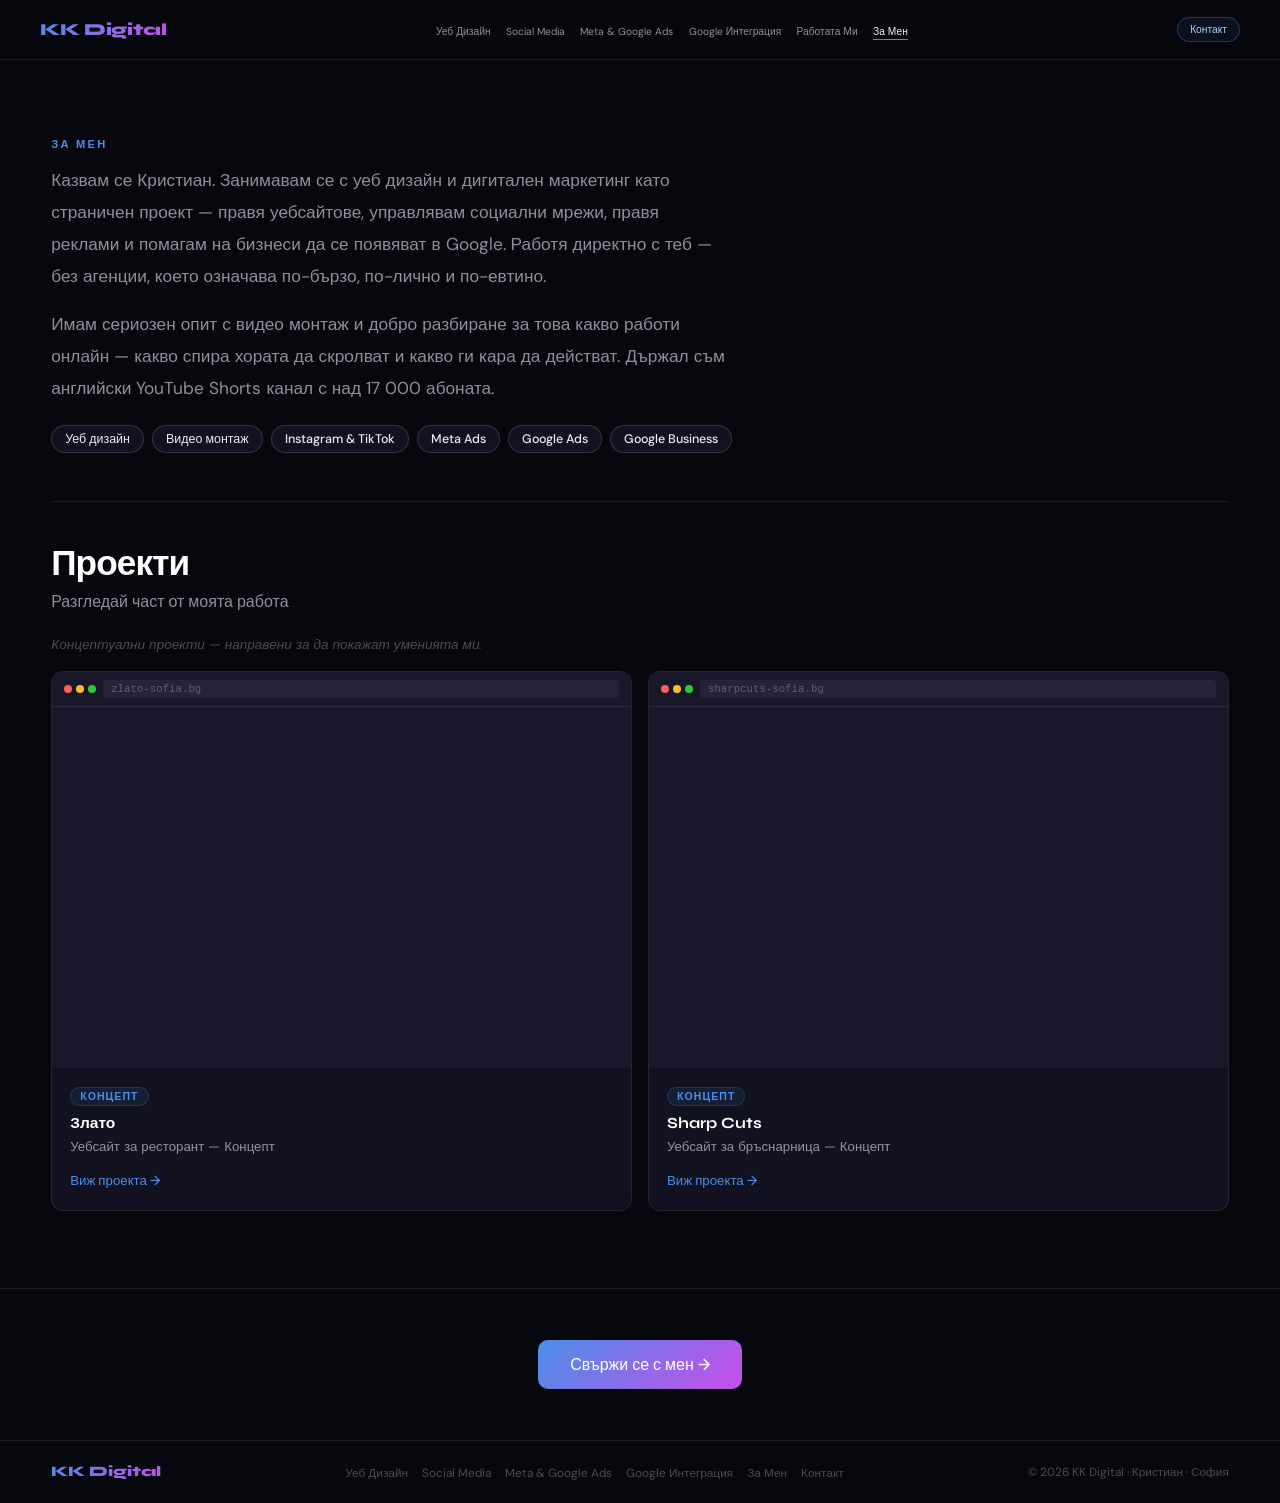
==== commit c9ad8bab: "Add files via upload" ====
--- a/about.html
+++ b/about.html
@@ -19,6 +19,7 @@
     <li><a href="smm.html"><span class="full">Social Media</span><span class="short">Social</span></a></li>
     <li><a href="ads.html"><span class="full">Meta &amp; Google Ads</span><span class="short">Ads</span></a></li>
     <li><a href="google.html"><span class="full">Google Интеграция</span><span class="short">Google</span></a></li>
+    <li><a href="work.html"><span class="full">Работата Ми</span><span class="short">Проекти</span></a></li>
     <li><a href="about.html"><span class="full">За Мен</span><span class="short">За Мен</span></a></li>
   </ul>
   <a href="contact.html" class="nav-contact">Контакт</a>
@@ -57,14 +58,11 @@
           <div class="project-body"><span class="project-tag">Концепт</span><h3>Sharp Cuts</h3><p>Уебсайт за бръснарница — Концепт</p><a href="#" class="project-link">Виж проекта →</a></div>
         </div>
       </div>
-      <div style="margin-top:44px" class="reveal d3">
-        <div class="contact-btns">
-          <a href="https://instagram.com/kkdigitalbg" target="_blank" rel="noopener" class="cbtn cbtn-ig"><svg width="19" height="19" viewBox="0 0 24 24" fill="currentColor"><path d="M12 2.163c3.204 0 3.584.012 4.85.07 3.252.148 4.771 1.691 4.919 4.919.058 1.265.069 1.645.069 4.849 0 3.205-.012 3.584-.069 4.849-.149 3.225-1.664 4.771-4.919 4.919-1.266.058-1.644.07-4.85.07-3.204 0-3.584-.012-4.849-.07-3.26-.149-4.771-1.699-4.919-4.92-.058-1.265-.07-1.644-.07-4.849 0-3.204.013-3.583.07-4.849.149-3.227 1.664-4.771 4.919-4.919 1.266-.057 1.645-.069 4.849-.069zM12 0C8.741 0 8.333.014 7.053.072 2.695.272.273 2.69.073 7.052.014 8.333 0 8.741 0 12c0 3.259.014 3.668.072 4.948.2 4.358 2.618 6.78 6.98 6.98C8.333 23.986 8.741 24 12 24c3.259 0 3.668-.014 4.948-.072 4.354-.2 6.782-2.618 6.979-6.98.059-1.28.073-1.689.073-4.948 0-3.259-.014-3.667-.072-4.947-.196-4.354-2.617-6.78-6.979-6.98C15.668.014 15.259 0 12 0zm0 5.838a6.162 6.162 0 100 12.324 6.162 6.162 0 000-12.324zM12 16a4 4 0 110-8 4 4 0 010 8zm6.406-11.845a1.44 1.44 0 100 2.881 1.44 1.44 0 000-2.881z"/></svg> @kkdigitalbg</a>
-          <a href="mailto:kkdigitalbg@gmail.com" class="cbtn cbtn-email"><svg width="19" height="19" viewBox="0 0 24 24" fill="none" stroke="currentColor" stroke-width="1.8" stroke-linecap="round" stroke-linejoin="round"><rect x="2" y="4" width="20" height="16" rx="2"/><path d="M2 7l10 7 10-7"/></svg> kkdigitalbg@gmail.com</a>
-        </div>
-      </div>
     </div>
   </section>
+  <div style="padding:clamp(32px,4vw,56px) clamp(16px,4vw,56px);text-align:center;border-top:1px solid var(--border)">
+    <a href="contact.html" class="btn btn-primary" style="font-size:1rem;padding:14px 32px">Свържи се с мен →</a>
+  </div>
 </main>
 <footer><div class="footer-inner">
   <a href="index.html" class="footer-logo">KK Digital</a>
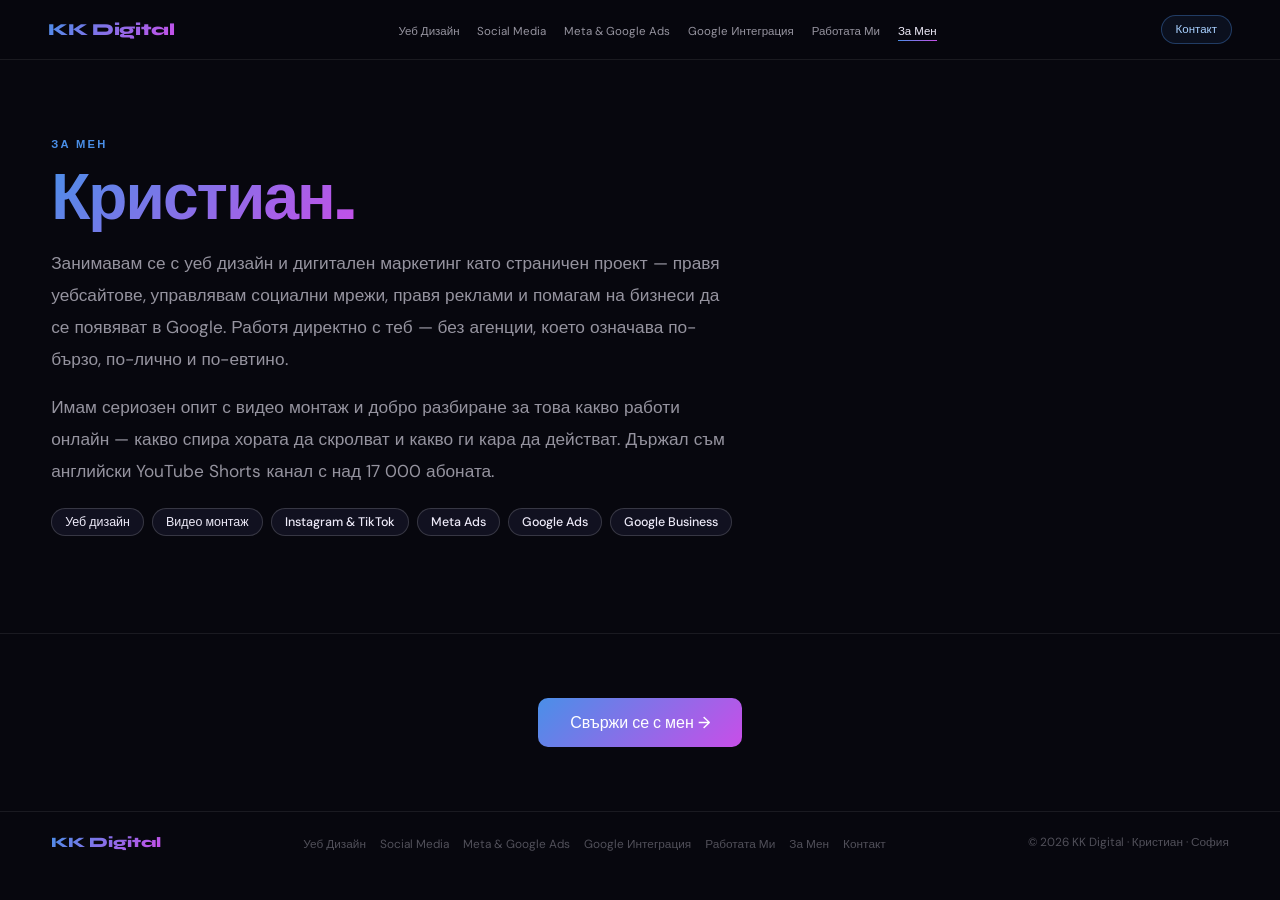
==== commit e57d3dac: "Add files via upload" ====
--- a/about.html
+++ b/about.html
@@ -6,33 +6,22 @@
 <link rel="icon" type="image/png" href="KKDigital.png">
 <link rel="stylesheet" href="style.css">
 <style>
-.about-text{max-width:680px}
 .about-text p{font-size:clamp(.97rem,1.6vw,1.08rem);color:var(--muted);line-height:1.85;font-weight:400;margin-bottom:16px}
-.projects-note{font-size:.85rem;color:var(--muted2);margin-bottom:18px;font-style:italic}
 </style>
 </head>
 <body>
-<nav id="navbar"><div class="nav-inner">
-  <a href="index.html" class="nav-logo">KK Digital</a>
-  <ul class="nav-links">
-    <li><a href="webdesign.html"><span class="full">Уеб Дизайн</span><span class="short">Уеб</span></a></li>
-    <li><a href="smm.html"><span class="full">Social Media</span><span class="short">Social</span></a></li>
-    <li><a href="ads.html"><span class="full">Meta &amp; Google Ads</span><span class="short">Ads</span></a></li>
-    <li><a href="google.html"><span class="full">Google Интеграция</span><span class="short">Google</span></a></li>
-    <li><a href="work.html"><span class="full">Работата Ми</span><span class="short">Проекти</span></a></li>
-    <li><a href="about.html"><span class="full">За Мен</span><span class="short">За Мен</span></a></li>
-  </ul>
-  <a href="contact.html" class="nav-contact">Контакт</a>
-</div></nav>
+<nav id="navbar"><div class="nav-inner"><a href="index.html" class="nav-logo">KK Digital</a><ul class="nav-links"><li><a href="webdesign.html">Уеб Дизайн</a></li><li><a href="smm.html">Social Media</a></li><li><a href="ads.html">Meta &amp; Google Ads</a></li><li><a href="google.html">Google Интеграция</a></li><li><a href="work.html">Работата Ми</a></li><li><a href="about.html">За Мен</a></li></ul><a href="contact.html" class="nav-contact">Контакт</a><button class="burger" id="burger" aria-label="Меню"><span></span><span></span><span></span></button></div></nav>
+<div class="mobile-menu" id="mobile-menu"><a href="webdesign.html">Уеб Дизайн</a><a href="smm.html">Social Media</a><a href="ads.html">Meta &amp; Google Ads</a><a href="google.html">Google Интеграция</a><a href="work.html">Работата Ми</a><a href="about.html">За Мен</a><a href="contact.html">Контакт</a></div>
 <main>
   <section style="padding:calc(var(--nav-h) + clamp(48px,6vw,86px)) clamp(16px,4vw,56px) clamp(48px,6vw,86px)">
     <div class="inner">
       <span class="page-label reveal">За Мен</span>
-      <div class="about-text reveal d1">
-        <p>Казвам се Кристиан. Занимавам се с уеб дизайн и дигитален маркетинг като страничен проект — правя уебсайтове, управлявам социални мрежи, правя реклами и помагам на бизнеси да се появяват в Google. Работя директно с теб — без агенции, което означава по-бързо, по-лично и по-евтино.</p>
+      <h1 class="page-title reveal d1"><span class="grad-text">Кристиан.</span></h1>
+      <div class="about-text reveal d2" style="max-width:680px">
+        <p>Занимавам се с уеб дизайн и дигитален маркетинг като страничен проект — правя уебсайтове, управлявам социални мрежи, правя реклами и помагам на бизнеси да се появяват в Google. Работя директно с теб — без агенции, което означава по-бързо, по-лично и по-евтино.</p>
         <p>Имам сериозен опит с видео монтаж и добро разбиране за това какво работи онлайн — какво спира хората да скролват и какво ги кара да действат. Държал съм английски YouTube Shorts канал с над 17 000 абоната.</p>
       </div>
-      <div class="pills reveal d2">
+      <div class="pills reveal d3">
         <span class="pill">Уеб дизайн</span>
         <span class="pill">Видео монтаж</span>
         <span class="pill">Instagram &amp; TikTok</span>
@@ -40,34 +29,10 @@
         <span class="pill">Google Ads</span>
         <span class="pill">Google Business</span>
       </div>
-
-      <div class="divider" style="margin:48px 0 40px"></div>
-
-      <h2 class="section-title reveal">Проекти</h2>
-      <p class="section-sub reveal d1">Разгледай част от моята работа</p>
-      <p class="projects-note reveal d1">Концептуални проекти — направени за да покажат уменията ми.</p>
-      <div class="projects-grid reveal d2">
-        <div class="project-card">
-          <div class="browser-bar"><div class="browser-dots"><div class="browser-dot bd1"></div><div class="browser-dot bd2"></div><div class="browser-dot bd3"></div></div><div class="browser-url">zlato-sofia.bg</div></div>
-          <div class="project-img"></div>
-          <div class="project-body"><span class="project-tag">Концепт</span><h3>Злато</h3><p>Уебсайт за ресторант — Концепт</p><a href="#" class="project-link">Виж проекта →</a></div>
-        </div>
-        <div class="project-card">
-          <div class="browser-bar"><div class="browser-dots"><div class="browser-dot bd1"></div><div class="browser-dot bd2"></div><div class="browser-dot bd3"></div></div><div class="browser-url">sharpcuts-sofia.bg</div></div>
-          <div class="project-img"></div>
-          <div class="project-body"><span class="project-tag">Концепт</span><h3>Sharp Cuts</h3><p>Уебсайт за бръснарница — Концепт</p><a href="#" class="project-link">Виж проекта →</a></div>
-        </div>
-      </div>
     </div>
   </section>
-  <div style="padding:clamp(32px,4vw,56px) clamp(16px,4vw,56px);text-align:center;border-top:1px solid var(--border)">
-    <a href="contact.html" class="btn btn-primary" style="font-size:1rem;padding:14px 32px">Свържи се с мен →</a>
-  </div>
+  <div class="page-cta"><a href="contact.html" class="btn btn-primary" style="font-size:1rem;padding:14px 32px">Свържи се с мен →</a></div>
 </main>
-<footer><div class="footer-inner">
-  <a href="index.html" class="footer-logo">KK Digital</a>
-  <ul class="footer-links"><li><a href="webdesign.html">Уеб Дизайн</a></li><li><a href="smm.html">Social Media</a></li><li><a href="ads.html">Meta &amp; Google Ads</a></li><li><a href="google.html">Google Интеграция</a></li><li><a href="about.html">За Мен</a></li><li><a href="contact.html">Контакт</a></li></ul>
-  <p class="footer-copy">© 2026 KK Digital · Кристиан · София</p>
-</div></footer>
+<footer><div class="footer-inner"><a href="index.html" class="footer-logo">KK Digital</a><ul class="footer-links"><li><a href="webdesign.html">Уеб Дизайн</a></li><li><a href="smm.html">Social Media</a></li><li><a href="ads.html">Meta &amp; Google Ads</a></li><li><a href="google.html">Google Интеграция</a></li><li><a href="work.html">Работата Ми</a></li><li><a href="about.html">За Мен</a></li><li><a href="contact.html">Контакт</a></li></ul><p class="footer-copy">© 2026 KK Digital · Кристиан · София</p></div></footer>
 <script src="main.js"></script>
 </body></html>
--- a/style.css
+++ b/style.css
@@ -1,116 +1,63 @@
 @import url('https://fonts.googleapis.com/css2?family=Syne:wght@700;800&family=DM+Sans:opsz,wght@9..40,300;9..40,400;9..40,500&display=swap');
 *,*::before,*::after{box-sizing:border-box;margin:0;padding:0}
 :root{
-  --bg:#07070E;
-  --surface:#111120;
-  --surface2:#18182A;
-  --border:rgba(255,255,255,0.08);
-  --border2:rgba(255,255,255,0.15);
-  --text:#EDEAF8;
-  --muted:rgba(237,234,248,0.6);
-  --muted2:rgba(237,234,248,0.3);
-  --blue:#4A8FE8;
-  --pink:#C84EE8;
+  --bg:#07070E;--surface:#111120;--surface2:#18182A;
+  --border:rgba(255,255,255,0.08);--border2:rgba(255,255,255,0.16);
+  --text:#EDEAF8;--muted:rgba(237,234,248,0.62);--muted2:rgba(237,234,248,0.32);
+  --blue:#4A8FE8;--pink:#C84EE8;
   --grad:linear-gradient(135deg,#4A8FE8,#C84EE8);
   --nav-h:60px;
 }
 html{scroll-behavior:smooth}
 body{font-family:'DM Sans',sans-serif;background:var(--bg);color:var(--text);overflow-x:hidden;-webkit-font-smoothing:antialiased}
 
-/* NAV - always visible, never wraps, never hides */
-nav{
-  position:fixed;top:0;left:0;right:0;z-index:100;
-  height:var(--nav-h);
-  background:rgba(7,7,14,0.97);
-  border-bottom:1px solid var(--border);
-  display:flex;align-items:center;
-  padding:0 clamp(12px,3vw,48px);
-}
-.nav-inner{
-  width:100%;max-width:1200px;margin:0 auto;
-  display:flex;align-items:center;justify-content:space-between;
-  gap:8px;min-width:0;
-}
-.nav-logo{
-  font-family:'Syne',sans-serif;font-weight:800;
-  font-size:clamp(.85rem,2.2vw,1.05rem);
-  letter-spacing:-.02em;text-decoration:none;
-  background:var(--grad);-webkit-background-clip:text;
-  -webkit-text-fill-color:transparent;background-clip:text;
-  white-space:nowrap;flex-shrink:0;
-}
-.nav-links{
-  display:flex;align-items:center;
-  gap:clamp(6px,1.2vw,22px);
-  list-style:none;flex-shrink:1;min-width:0;
-}
-.nav-links a{
-  text-decoration:none;color:var(--muted);
-  font-size:clamp(.58rem,.8vw,.8rem);
-  white-space:nowrap;transition:color .2s;position:relative;
-}
-.nav-links a .full{display:inline}
-.nav-links a .short{display:none}
+/* NAV */
+nav{position:fixed;top:0;left:0;right:0;z-index:100;height:var(--nav-h);background:rgba(7,7,14,0.97);border-bottom:1px solid var(--border);display:flex;align-items:center;padding:0 clamp(16px,4vw,48px)}
+.nav-inner{width:100%;max-width:1200px;margin:0 auto;display:flex;align-items:center;justify-content:space-between;gap:12px}
+.nav-logo{font-family:'Syne',sans-serif;font-weight:800;font-size:1.05rem;letter-spacing:-.02em;text-decoration:none;background:var(--grad);-webkit-background-clip:text;-webkit-text-fill-color:transparent;background-clip:text;white-space:nowrap;flex-shrink:0}
+.nav-links{display:flex;align-items:center;gap:clamp(8px,1.4vw,24px);list-style:none}
+.nav-links a{text-decoration:none;color:var(--muted);font-size:clamp(.72rem,.9vw,.82rem);white-space:nowrap;transition:color .2s;position:relative}
 .nav-links a::after{content:'';position:absolute;bottom:-2px;left:0;width:0;height:1px;background:var(--grad);transition:width .25s}
 .nav-links a:hover,.nav-links a.active{color:var(--text)}
 .nav-links a:hover::after,.nav-links a.active::after{width:100%}
-.nav-contact{
-  text-decoration:none;color:#A8D0FF;
-  font-size:clamp(.58rem,.8vw,.8rem);font-weight:500;
-  padding:5px 12px;border-radius:50px;
-  border:1px solid rgba(74,143,232,.35);
-  background:rgba(74,143,232,.08);
-  transition:all .2s;white-space:nowrap;flex-shrink:0;
-}
+.nav-contact{text-decoration:none;color:#A8D0FF;font-size:clamp(.72rem,.9vw,.82rem);font-weight:500;padding:6px 14px;border-radius:50px;border:1px solid rgba(74,143,232,.35);background:rgba(74,143,232,.08);transition:all .2s;white-space:nowrap;flex-shrink:0}
 .nav-contact:hover{background:rgba(74,143,232,.2);color:#fff}
 
-/* mobile nav: show short labels */
-@media(max-width:600px){
-  .nav-links a .full{display:none}
-  .nav-links a .short{display:inline}
-  .nav-links{gap:clamp(5px,1.8vw,14px)}
-  .nav-links a{font-size:clamp(.6rem,2.2vw,.75rem)}
-  .nav-contact{font-size:clamp(.6rem,2.2vw,.75rem);padding:4px 10px}
-  .nav-logo{font-size:clamp(.8rem,3vw,.95rem)}
+/* HAMBURGER */
+.burger{display:none;flex-direction:column;gap:5px;background:none;border:none;cursor:pointer;padding:4px;flex-shrink:0}
+.burger span{display:block;width:22px;height:2px;background:var(--muted);border-radius:2px;transition:all .3s;transform-origin:center}
+.burger.open span:nth-child(1){transform:translateY(7px) rotate(45deg)}
+.burger.open span:nth-child(2){opacity:0;transform:scaleX(0)}
+.burger.open span:nth-child(3){transform:translateY(-7px) rotate(-45deg)}
+
+/* MOBILE DRAWER */
+.mobile-menu{display:none;position:fixed;top:var(--nav-h);left:0;right:0;z-index:99;background:rgba(7,7,14,0.98);border-bottom:1px solid var(--border);padding:16px clamp(16px,4vw,48px) 24px;flex-direction:column;gap:0}
+.mobile-menu.open{display:flex}
+.mobile-menu a{text-decoration:none;color:var(--muted);font-size:1rem;padding:13px 0;border-bottom:1px solid var(--border);transition:color .2s}
+.mobile-menu a:last-child{border-bottom:none;color:#A8D0FF;font-weight:500;padding-top:16px}
+.mobile-menu a:hover{color:var(--text)}
+
+@media(max-width:720px){
+  .nav-links,.nav-contact{display:none}
+  .burger{display:flex}
 }
 
 /* LAYOUT */
 main{position:relative;z-index:1}
 .inner{max-width:1200px;margin:0 auto;width:100%}
-section{padding:clamp(56px,7vw,100px) clamp(16px,4vw,56px)}
 .divider{width:100%;height:1px;background:var(--border)}
 
+/* TYPOGRAPHY */
 .page-label{font-size:.7rem;font-weight:600;letter-spacing:.2em;text-transform:uppercase;color:var(--blue);margin-bottom:14px;display:block}
-.page-title{font-family:'Syne',sans-serif;font-weight:800;font-size:clamp(2.2rem,5vw,4rem);line-height:1.05;letter-spacing:-.03em;color:#fff;margin-bottom:16px}
-.page-sub{font-size:clamp(1rem,1.8vw,1.15rem);color:var(--muted);line-height:1.75;max-width:600px;font-weight:400;margin-bottom:36px}
+.page-title{font-family:'Syne',sans-serif;font-weight:800;font-size:clamp(2rem,5vw,4rem);line-height:1.05;letter-spacing:-.03em;color:#fff;margin-bottom:16px}
+.page-sub{font-size:clamp(.98rem,1.7vw,1.12rem);color:var(--muted);line-height:1.75;max-width:600px;font-weight:400;margin-bottom:32px}
+.section-title{font-family:'Syne',sans-serif;font-weight:800;font-size:clamp(1.4rem,2.5vw,2rem);letter-spacing:-.025em;color:#fff;margin-bottom:6px}
+.section-sub{font-size:clamp(.95rem,1.5vw,1.05rem);color:var(--muted);margin-bottom:22px;font-weight:400}
 
-.section-title{font-family:'Syne',sans-serif;font-weight:800;font-size:clamp(1.5rem,2.8vw,2.2rem);letter-spacing:-.025em;color:#fff;margin-bottom:6px}
-.section-sub{font-size:clamp(.92rem,1.4vw,1rem);color:var(--muted);margin-bottom:24px;font-weight:400}
-
-/* SERVICE CARDS - horizontal scroll on mobile, grid on desktop */
-.service-cards{
-  display:flex;
-  gap:12px;
-  margin-top:28px;
-  overflow-x:auto;
-  -webkit-overflow-scrolling:touch;
-  scrollbar-width:none;
-  padding-bottom:4px;
-}
-.service-cards::-webkit-scrollbar{display:none}
-.service-card{
-  background:var(--surface);border:1px solid var(--border);border-radius:12px;
-  padding:18px 16px;
-  text-decoration:none;color:var(--text);
-  display:flex;flex-direction:column;gap:7px;
-  transition:border-color .2s,transform .2s;
-  flex:0 0 calc(50% - 6px); /* 2 per row on mobile */
-  min-width:0;
-}
-@media(min-width:640px){
-  .service-cards{display:grid;grid-template-columns:repeat(4,1fr);overflow-x:visible}
-  .service-card{flex:unset}
-}
+/* SERVICE CARDS — 2x2 grid, no scroll */
+.service-cards{display:grid;grid-template-columns:repeat(2,1fr);gap:12px;margin-top:24px}
+@media(min-width:800px){.service-cards{grid-template-columns:repeat(4,1fr)}}
+.service-card{background:var(--surface);border:1px solid var(--border);border-radius:12px;padding:18px 16px;text-decoration:none;color:var(--text);display:flex;flex-direction:column;gap:7px;transition:border-color .2s,transform .2s}
 .service-card:hover{border-color:var(--border2);transform:translateY(-2px)}
 .service-card-icon{font-size:1.2rem}
 .service-card h3{font-family:'Syne',sans-serif;font-weight:700;font-size:.88rem;color:#fff;line-height:1.3}
@@ -125,22 +72,22 @@
 .card h3{font-family:'Syne',sans-serif;font-weight:700;font-size:.92rem;color:#fff}
 .card p{font-size:.83rem;color:var(--muted);line-height:1.55;font-weight:300;flex:1}
 
-/* PLATFORM CARDS - 4 col always */
-.platform-grid{display:grid;grid-template-columns:repeat(4,1fr);gap:12px}
-.platform-card{background:var(--surface);border:1px solid var(--border);border-radius:12px;padding:18px 12px;display:flex;flex-direction:column;align-items:flex-start;gap:8px;transition:border-color .2s,transform .2s}
+/* PLATFORM CARDS */
+.platform-grid{display:grid;grid-template-columns:repeat(2,1fr);gap:12px}
+@media(min-width:600px){.platform-grid{grid-template-columns:repeat(4,1fr)}}
+.platform-card{background:var(--surface);border:1px solid var(--border);border-radius:12px;padding:18px 14px;display:flex;flex-direction:column;gap:7px;transition:border-color .2s,transform .2s}
 .platform-card:hover{border-color:var(--border2);transform:translateY(-2px)}
 .platform-card-icon{font-size:1.3rem}
 .platform-card h3{font-family:'Syne',sans-serif;font-weight:700;font-size:.9rem;color:#fff}
 .platform-card p{font-size:.8rem;color:var(--muted);line-height:1.5;font-weight:300}
-@media(max-width:500px){.platform-grid{grid-template-columns:repeat(2,1fr)}}
 
 /* BUTTONS */
-.btn{display:inline-flex;align-items:center;gap:7px;text-decoration:none;font-family:'DM Sans',sans-serif;font-weight:500;font-size:.9rem;border-radius:10px;padding:11px 22px;transition:all .2s;border:none;cursor:pointer}
+.btn{display:inline-flex;align-items:center;gap:7px;text-decoration:none;font-family:'DM Sans',sans-serif;font-weight:500;font-size:.92rem;border-radius:10px;padding:11px 22px;transition:all .2s;border:none;cursor:pointer}
 .btn-primary{background:var(--grad);color:#fff}
 .btn-primary:hover{opacity:.9;transform:translateY(-1px)}
 .btn-outline{background:transparent;color:var(--text);border:1px solid var(--border2)}
 .btn-outline:hover{border-color:rgba(255,255,255,.3);background:rgba(255,255,255,.04)}
-.btn-ghost{background:transparent;color:var(--blue);border:1px solid rgba(74,143,232,.3);font-size:.85rem;padding:9px 18px}
+.btn-ghost{background:transparent;color:var(--blue);border:1px solid rgba(74,143,232,.3);font-size:.88rem;padding:9px 18px}
 .btn-ghost:hover{background:rgba(74,143,232,.08)}
 .btns{display:flex;gap:10px;flex-wrap:wrap;align-items:center}
 
@@ -154,17 +101,22 @@
 @media(max-width:480px){.contact-btns{flex-direction:column}.cbtn{justify-content:center}}
 
 .grad-text{background:var(--grad);-webkit-background-clip:text;-webkit-text-fill-color:transparent;background-clip:text}
-.work-link{display:inline-flex;align-items:center;gap:6px;text-decoration:none;color:var(--muted);font-size:.9rem;transition:color .2s;margin-top:18px}
-.work-link:hover{color:var(--text)}
+
+/* WORK LINK */
+.work-link{display:inline-flex;align-items:center;gap:8px;text-decoration:none;color:#fff;font-size:1rem;font-weight:500;padding:13px 28px;border-radius:10px;background:rgba(255,255,255,.07);border:1px solid var(--border2);transition:all .2s;margin-top:24px}
+.work-link:hover{background:rgba(255,255,255,.12);transform:translateY(-1px)}
 
 /* CTA */
 .cta-block{text-align:center;padding:clamp(56px,7vw,100px) clamp(16px,4vw,56px)}
 .cta-block h2{font-family:'Syne',sans-serif;font-weight:800;font-size:clamp(1.8rem,3.5vw,3rem);letter-spacing:-.03em;color:#fff;margin-bottom:12px;line-height:1.08}
 .cta-block p{font-size:clamp(.95rem,1.5vw,1.05rem);color:var(--muted);margin-bottom:26px;line-height:1.7;font-weight:400}
 
+/* PAGE BOTTOM CTA */
+.page-cta{padding:clamp(40px,5vw,70px) clamp(16px,4vw,56px);border-top:1px solid var(--border);text-align:center}
+
 /* PROJECT CARDS */
 .projects-grid{display:grid;grid-template-columns:repeat(auto-fit,minmax(270px,1fr));gap:16px}
-.project-card{background:var(--surface);border:1px solid var(--border);border-radius:12px;overflow:hidden;transition:border-color .2s,transform .2s}
+.project-card{background:var(--surface);border:1px solid var(--border);border-radius:12px;overflow:hidden;transition:border-color .2s,transform .2s;text-decoration:none;color:var(--text);display:block}
 .project-card:hover{border-color:var(--border2);transform:translateY(-2px)}
 .browser-bar{background:var(--surface2);border-bottom:1px solid var(--border);padding:8px 12px;display:flex;align-items:center;gap:7px}
 .browser-dots{display:flex;gap:4px}
@@ -175,9 +127,8 @@
 .project-body{padding:16px 18px 20px}
 .project-tag{display:inline-block;font-size:.66rem;font-weight:600;letter-spacing:.1em;text-transform:uppercase;color:var(--blue);background:rgba(74,143,232,.1);border:1px solid rgba(74,143,232,.2);border-radius:50px;padding:2px 9px;margin-bottom:8px}
 .project-body h3{font-family:'Syne',sans-serif;font-weight:700;font-size:.97rem;color:#fff;margin-bottom:5px}
-.project-body p{font-size:.83rem;color:var(--muted);line-height:1.5;margin-bottom:12px}
-.project-link{display:inline-flex;align-items:center;gap:5px;text-decoration:none;color:var(--blue);font-size:.83rem;font-weight:500;transition:gap .2s}
-.project-link:hover{gap:9px}
+.project-body p{font-size:.83rem;color:var(--muted);line-height:1.5;margin-bottom:10px}
+.project-body-link{display:inline-flex;align-items:center;gap:5px;color:var(--blue);font-size:.83rem;font-weight:500}
 
 /* PILLS */
 .pills{display:flex;flex-wrap:wrap;gap:8px;margin:20px 0}
@@ -193,7 +144,7 @@
 .footer-inner{max-width:1200px;margin:0 auto;display:flex;align-items:center;justify-content:space-between;flex-wrap:wrap;gap:10px}
 .footer-logo{font-family:'Syne',sans-serif;font-weight:800;font-size:.9rem;background:var(--grad);-webkit-background-clip:text;-webkit-text-fill-color:transparent;background-clip:text;text-decoration:none}
 .footer-copy{font-size:.74rem;color:var(--muted2)}
-.footer-links{display:flex;gap:14px;list-style:none}
+.footer-links{display:flex;gap:14px;list-style:none;flex-wrap:wrap}
 .footer-links a{text-decoration:none;color:var(--muted2);font-size:.74rem;transition:color .2s}
 .footer-links a:hover{color:var(--text)}
 @media(max-width:500px){.footer-links{display:none}}
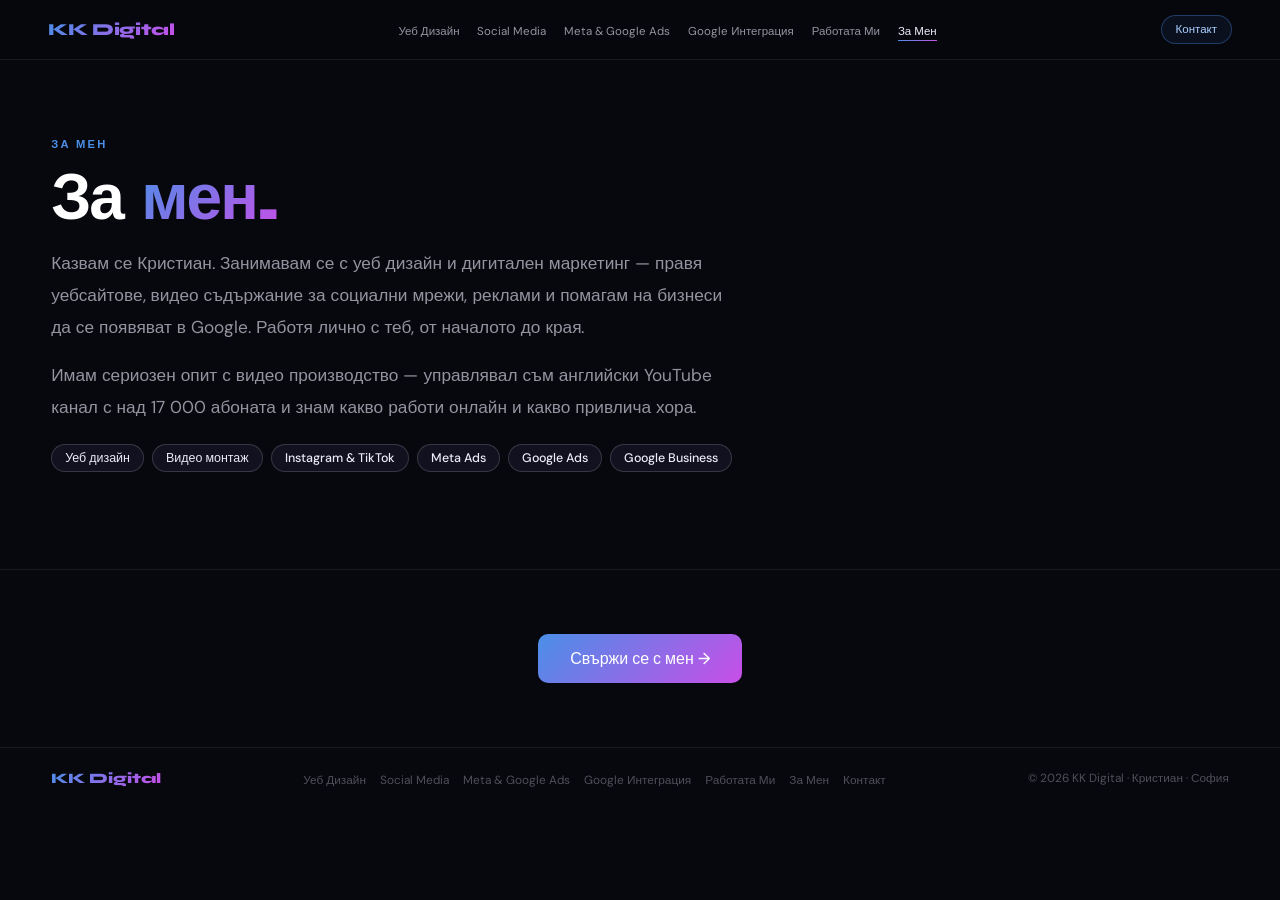
==== commit 4ec37fbc: "Add files via upload" ====
--- a/about.html
+++ b/about.html
@@ -16,10 +16,10 @@
   <section style="padding:calc(var(--nav-h) + clamp(48px,6vw,86px)) clamp(16px,4vw,56px) clamp(48px,6vw,86px)">
     <div class="inner">
       <span class="page-label reveal">За Мен</span>
-      <h1 class="page-title reveal d1"><span class="grad-text">Кристиан.</span></h1>
+      <h1 class="page-title reveal d1">За <span class="grad-text">мен.</span></h1>
       <div class="about-text reveal d2" style="max-width:680px">
-        <p>Занимавам се с уеб дизайн и дигитален маркетинг като страничен проект — правя уебсайтове, управлявам социални мрежи, правя реклами и помагам на бизнеси да се появяват в Google. Работя директно с теб — без агенции, което означава по-бързо, по-лично и по-евтино.</p>
-        <p>Имам сериозен опит с видео монтаж и добро разбиране за това какво работи онлайн — какво спира хората да скролват и какво ги кара да действат. Държал съм английски YouTube Shorts канал с над 17 000 абоната.</p>
+        <p>Казвам се Кристиан. Занимавам се с уеб дизайн и дигитален маркетинг — правя уебсайтове, видео съдържание за социални мрежи, реклами и помагам на бизнеси да се появяват в Google. Работя лично с теб, от началото до края.</p>
+        <p>Имам сериозен опит с видео производство — управлявал съм английски YouTube канал с над 17 000 абоната и знам какво работи онлайн и какво привлича хора.</p>
       </div>
       <div class="pills reveal d3">
         <span class="pill">Уеб дизайн</span>
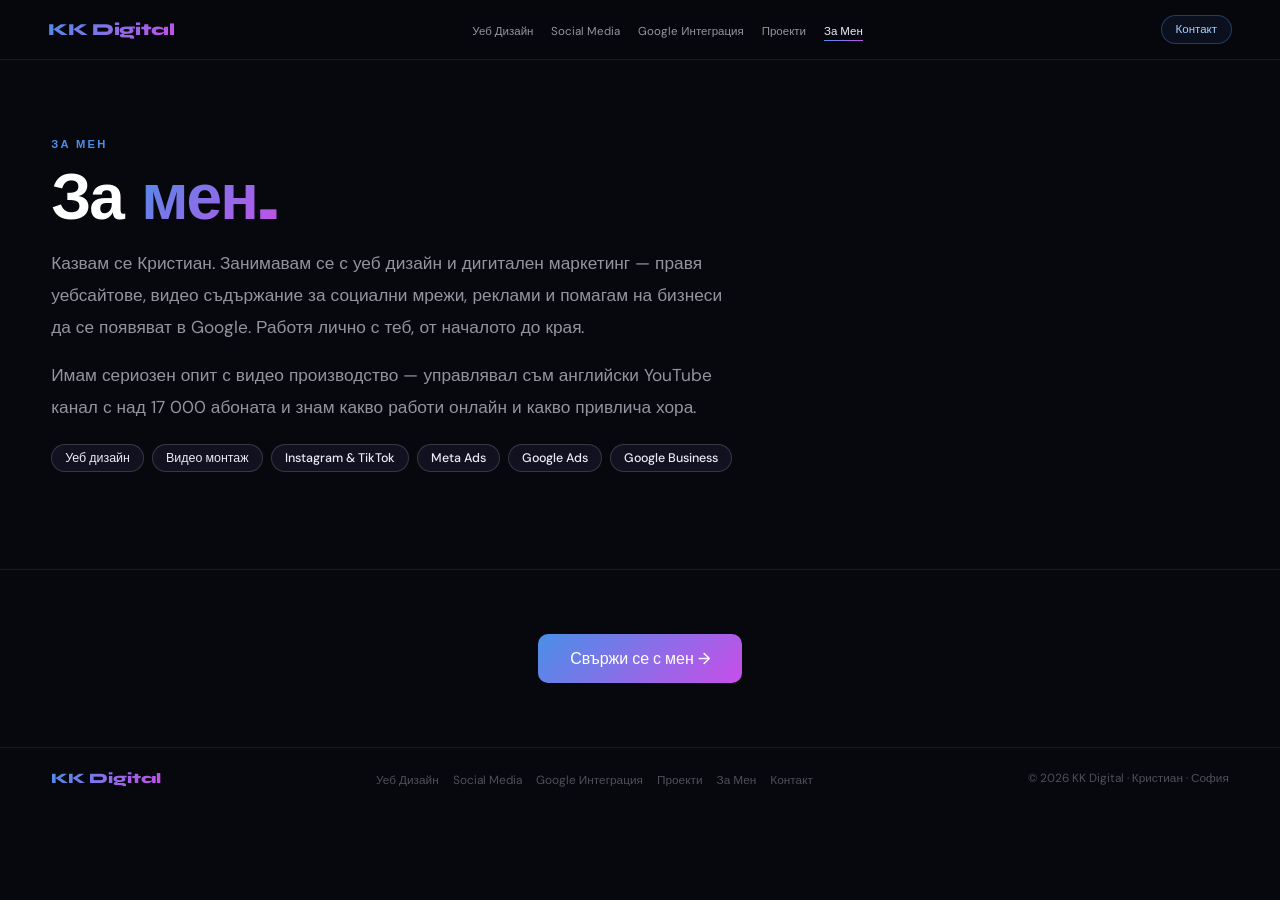
==== commit 3c92c89f: "Add files via upload" ====
--- a/about.html
+++ b/about.html
@@ -10,8 +10,8 @@
 </style>
 </head>
 <body>
-<nav id="navbar"><div class="nav-inner"><a href="index.html" class="nav-logo">KK Digital</a><ul class="nav-links"><li><a href="webdesign.html">Уеб Дизайн</a></li><li><a href="smm.html">Social Media</a></li><li><a href="ads.html">Meta &amp; Google Ads</a></li><li><a href="google.html">Google Интеграция</a></li><li><a href="work.html">Работата Ми</a></li><li><a href="about.html">За Мен</a></li></ul><a href="contact.html" class="nav-contact">Контакт</a><button class="burger" id="burger" aria-label="Меню"><span></span><span></span><span></span></button></div></nav>
-<div class="mobile-menu" id="mobile-menu"><a href="webdesign.html">Уеб Дизайн</a><a href="smm.html">Social Media</a><a href="ads.html">Meta &amp; Google Ads</a><a href="google.html">Google Интеграция</a><a href="work.html">Работата Ми</a><a href="about.html">За Мен</a><a href="contact.html">Контакт</a></div>
+<nav id="navbar"><div class="nav-inner"><a href="index.html" class="nav-logo">KK Digital</a><ul class="nav-links"><li><a href="webdesign.html">Уеб Дизайн</a></li><li><a href="smm.html">Social Media</a></li><li><a href="google.html">Google Интеграция</a></li><li><a href="work.html">Проекти</a></li><li><a href="about.html">За Мен</a></li></ul><a href="contact.html" class="nav-contact">Контакт</a><button class="burger" id="burger" aria-label="Меню"><span></span><span></span><span></span></button></div></nav>
+<div class="mobile-menu" id="mobile-menu"><a href="webdesign.html">Уеб Дизайн</a><a href="smm.html">Social Media</a><a href="google.html">Google Интеграция</a><a href="work.html">Проекти</a><a href="about.html">За Мен</a><a href="contact.html">Контакт</a></div>
 <main>
   <section style="padding:calc(var(--nav-h) + clamp(48px,6vw,86px)) clamp(16px,4vw,56px) clamp(48px,6vw,86px)">
     <div class="inner">
@@ -33,6 +33,6 @@
   </section>
   <div class="page-cta"><a href="contact.html" class="btn btn-primary" style="font-size:1rem;padding:14px 32px">Свържи се с мен →</a></div>
 </main>
-<footer><div class="footer-inner"><a href="index.html" class="footer-logo">KK Digital</a><ul class="footer-links"><li><a href="webdesign.html">Уеб Дизайн</a></li><li><a href="smm.html">Social Media</a></li><li><a href="ads.html">Meta &amp; Google Ads</a></li><li><a href="google.html">Google Интеграция</a></li><li><a href="work.html">Работата Ми</a></li><li><a href="about.html">За Мен</a></li><li><a href="contact.html">Контакт</a></li></ul><p class="footer-copy">© 2026 KK Digital · Кристиан · София</p></div></footer>
+<footer><div class="footer-inner"><a href="index.html" class="footer-logo">KK Digital</a><ul class="footer-links"><li><a href="webdesign.html">Уеб Дизайн</a></li><li><a href="smm.html">Social Media</a></li><li><a href="google.html">Google Интеграция</a></li><li><a href="work.html">Проекти</a></li><li><a href="about.html">За Мен</a></li><li><a href="contact.html">Контакт</a></li></ul><p class="footer-copy">© 2026 KK Digital · Кристиан · София</p></div></footer>
 <script src="main.js"></script>
 </body></html>
--- a/style.css
+++ b/style.css
@@ -148,3 +148,6 @@
 .footer-links a{text-decoration:none;color:var(--muted2);font-size:.74rem;transition:color .2s}
 .footer-links a:hover{color:var(--text)}
 @media(max-width:500px){.footer-links{display:none}}
+
+/* 3-card layout override for homepage */
+@media(min-width:800px){.service-cards.three-up{grid-template-columns:repeat(3,1fr)}}
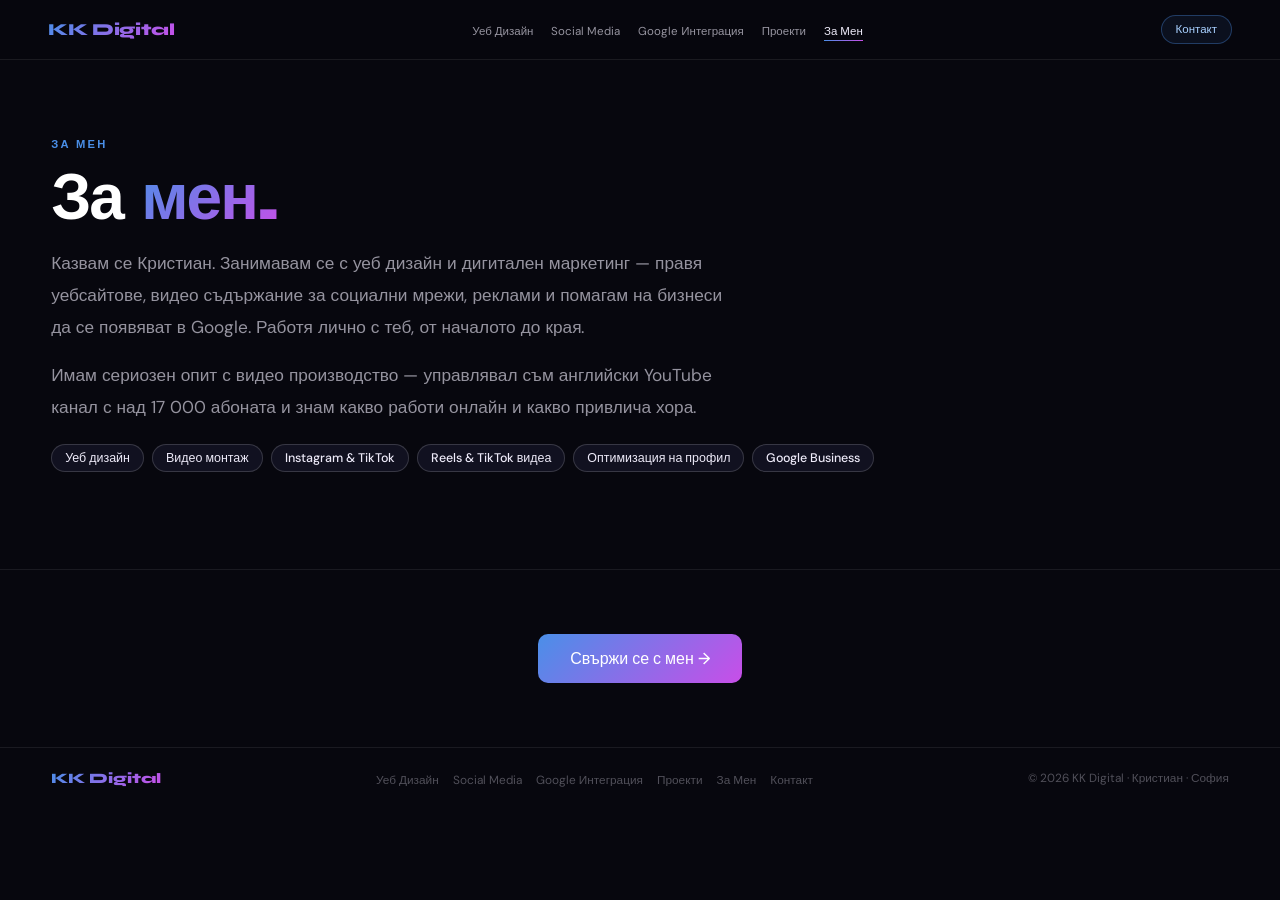
==== commit e47465bc: "Add files via upload" ====
--- a/about.html
+++ b/about.html
@@ -25,8 +25,8 @@
         <span class="pill">Уеб дизайн</span>
         <span class="pill">Видео монтаж</span>
         <span class="pill">Instagram &amp; TikTok</span>
-        <span class="pill">Meta Ads</span>
-        <span class="pill">Google Ads</span>
+        <span class="pill">Reels &amp; TikTok видеа</span>
+        <span class="pill">Оптимизация на профил</span>
         <span class="pill">Google Business</span>
       </div>
     </div>
